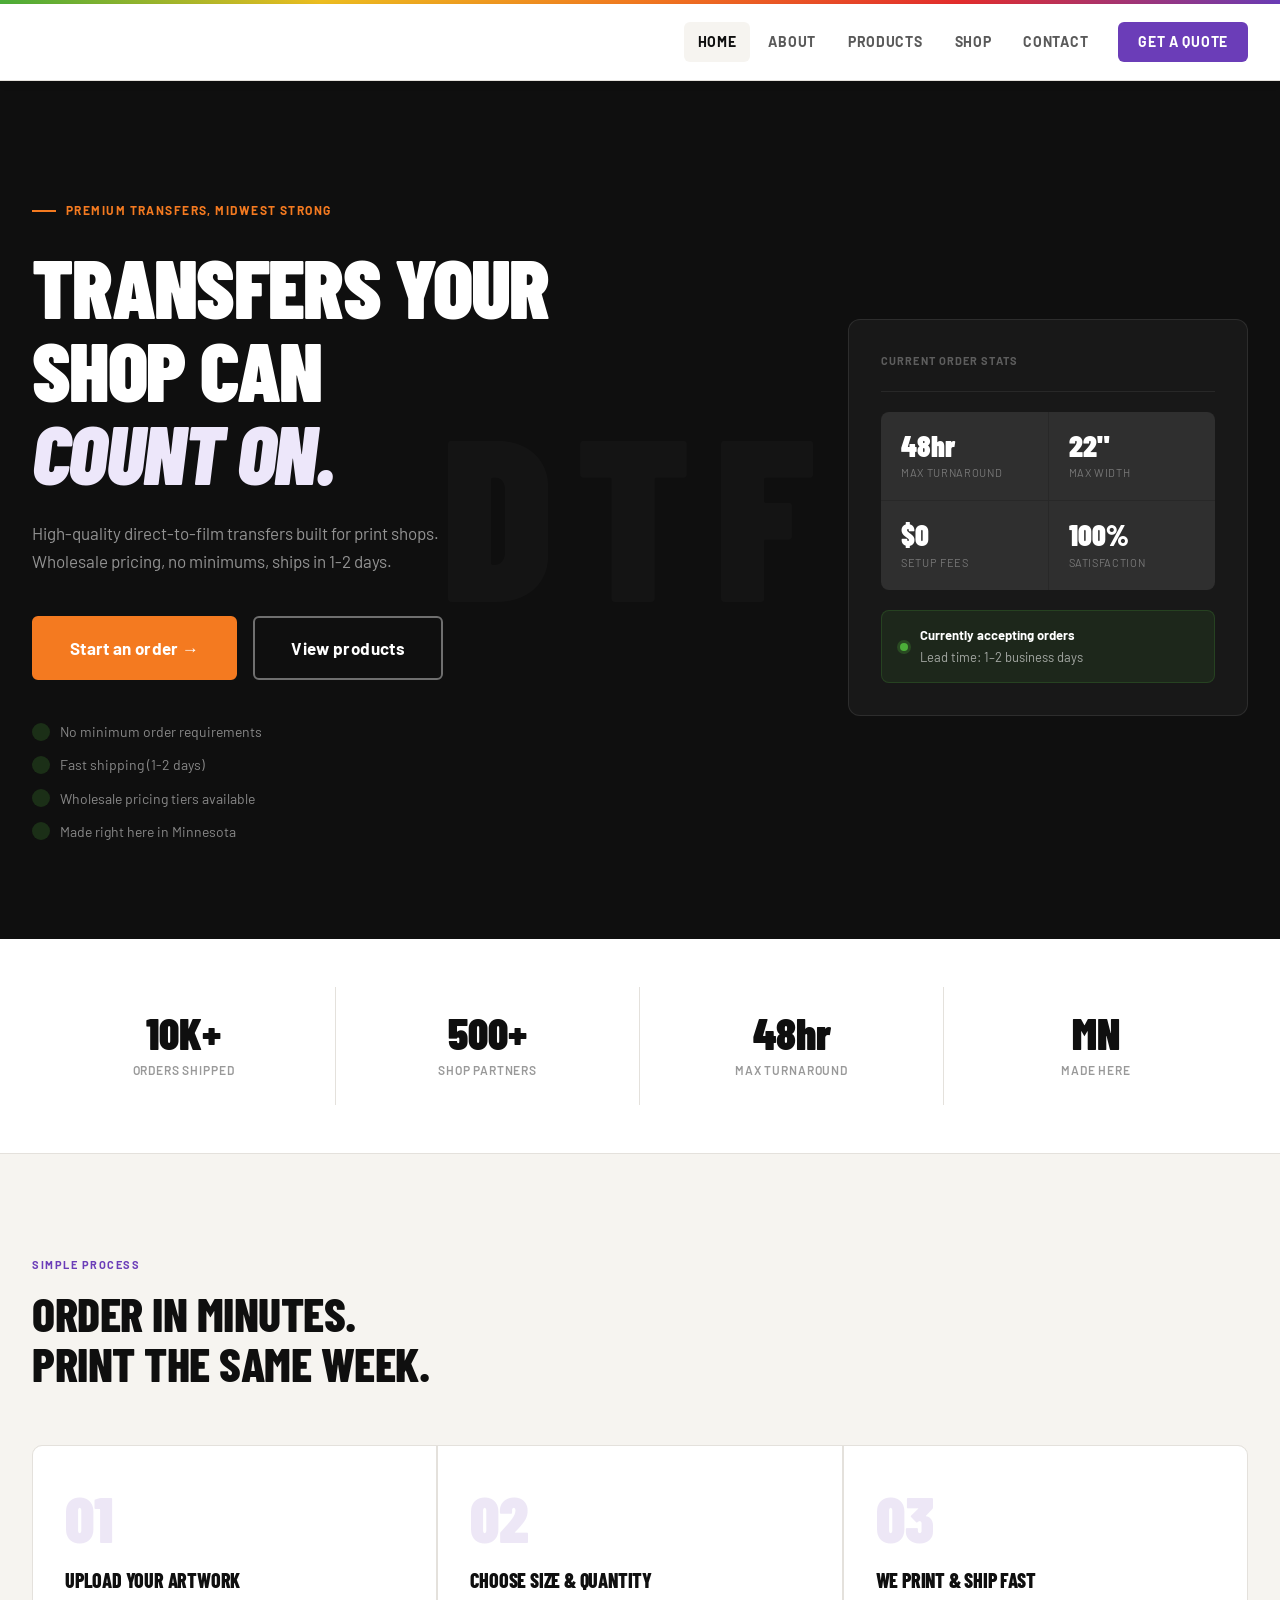
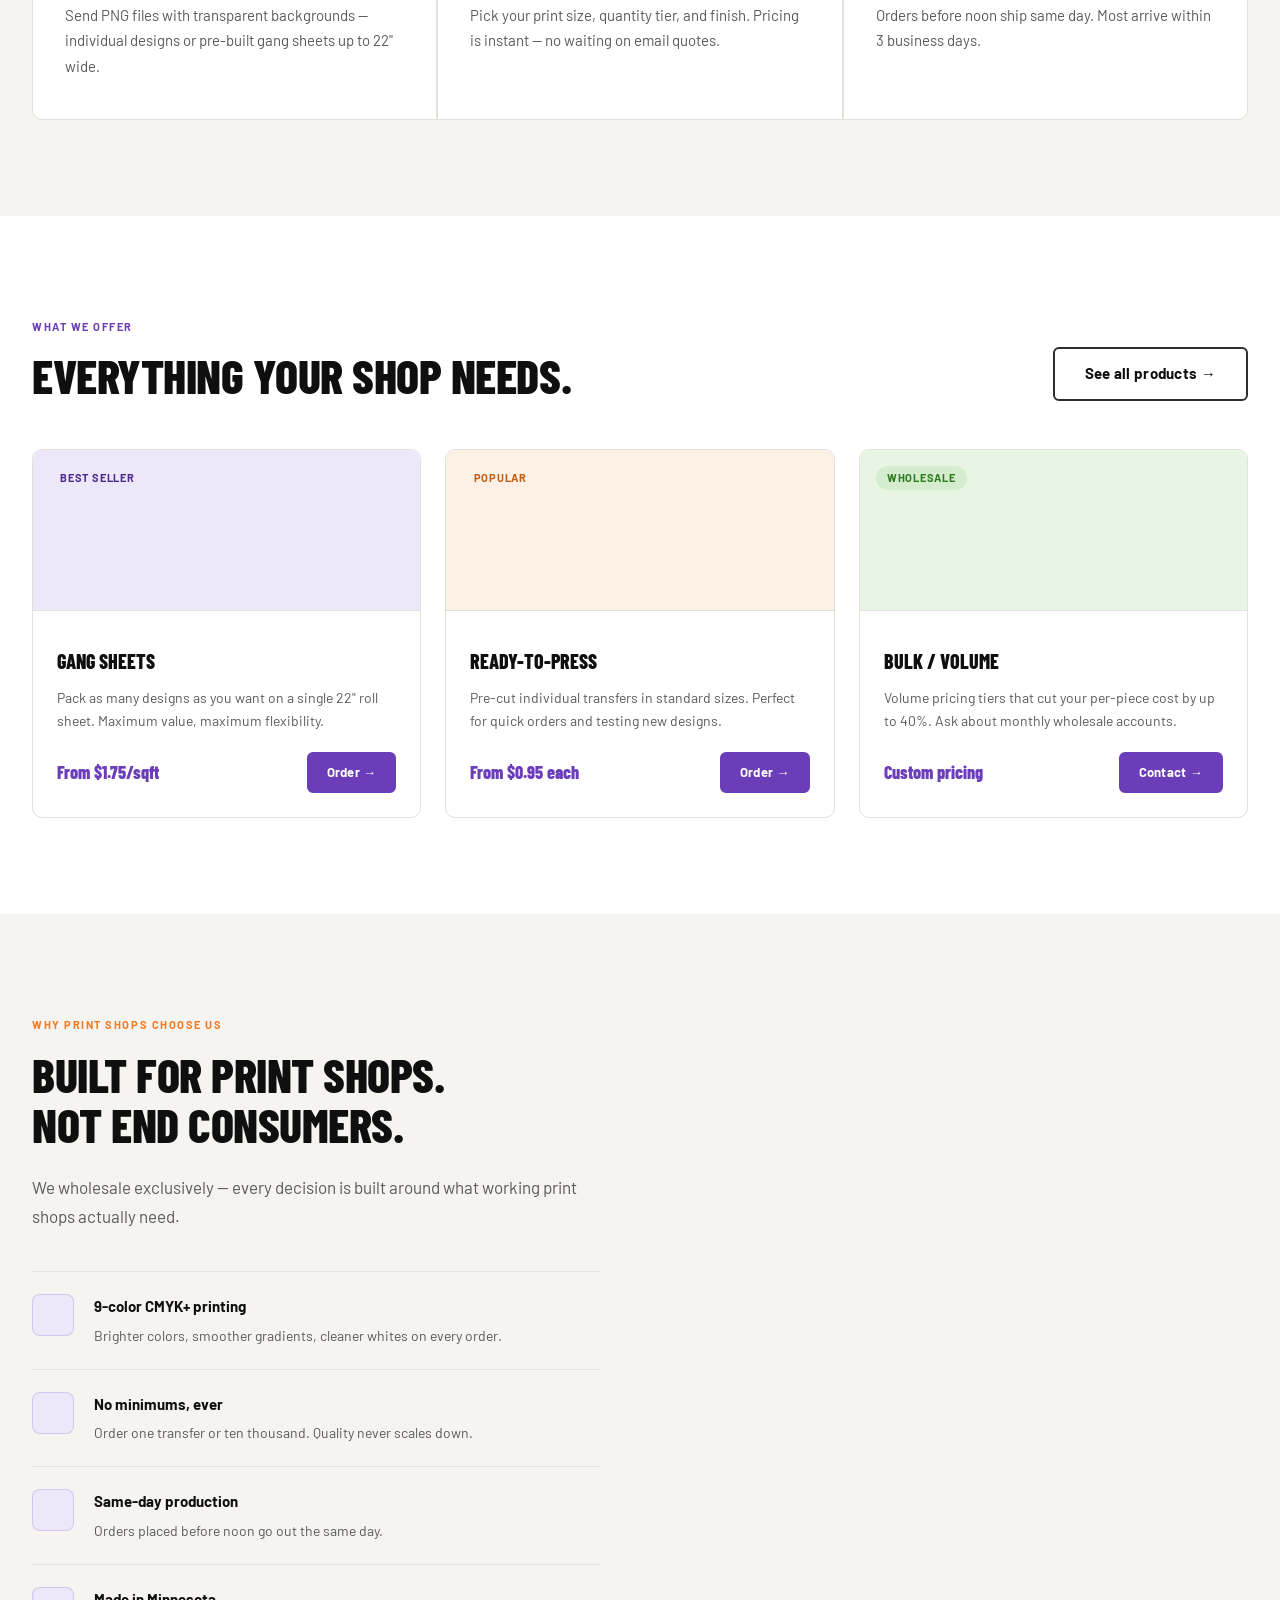
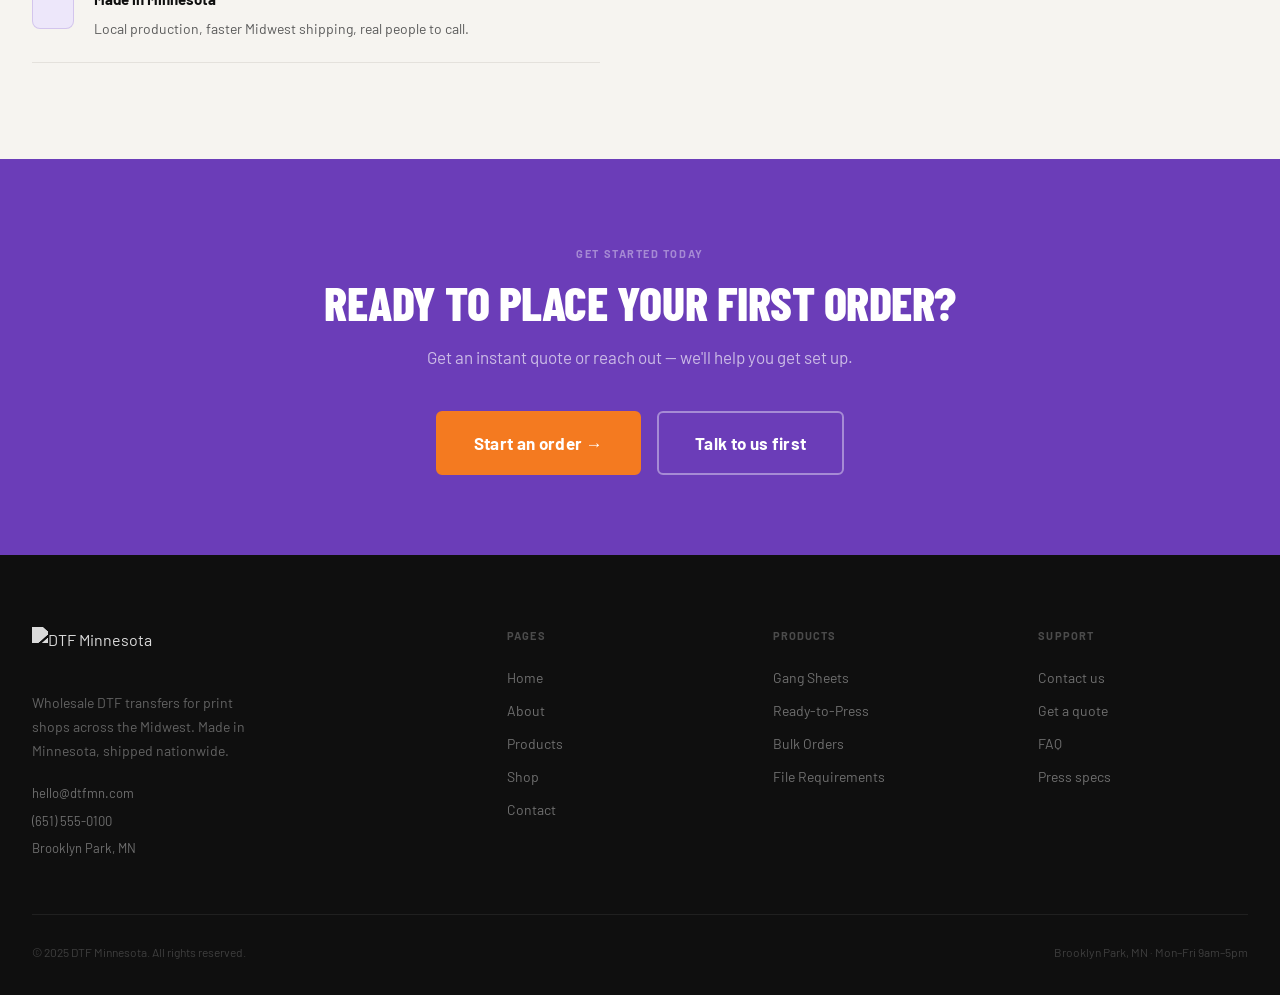
==== index.html @ 3ae9a294 "Update index.html" ====
<!DOCTYPE html>
<html lang="en">
<head>
  <meta charset="UTF-8">
  <meta name="viewport" content="width=device-width, initial-scale=1.0">
  <title>DTF Minnesota — Wholesale DTF Transfers</title>
  <link rel="stylesheet" href="styles.css">
  <style>
    /* Hero */
    .hero { background: var(--black); padding: 7rem 2rem 6rem; position: relative; overflow: hidden; }
    .hero__bg { position:absolute;inset:0;font-family:var(--font-head);font-size:clamp(8rem,18vw,18rem);font-weight:900;color:rgba(255,255,255,0.025);display:flex;align-items:center;justify-content:center;pointer-events:none;user-select:none;letter-spacing:0.1em; }
    .hero__wrap { max-width:1320px;margin:0 auto;display:grid;grid-template-columns:1fr 400px;gap:4rem;align-items:center;position:relative;z-index:1; }
    .hero__kicker { display:inline-flex;align-items:center;gap:.625rem;font-size:.75rem;font-weight:700;letter-spacing:.12em;text-transform:uppercase;color:var(--orange);margin-bottom:1.5rem; }
    .hero__kicker::before { content:'';display:block;width:24px;height:2px;background:var(--orange); }
    .hero h1 { color:#fff;font-size:clamp(3rem,6.5vw,5.5rem);font-weight:900;line-height:1;letter-spacing:-.02em;margin-bottom:1.5rem;text-transform:uppercase; }
    .hero h1 em { font-style:italic;color:var(--violet-tint); }
    .hero__sub { font-size:1.0625rem;color:rgba(255,255,255,.55);line-height:1.7;max-width:48ch;margin-bottom:2.5rem; }
    .hero__actions { display:flex;gap:1rem;flex-wrap:wrap; }
    .hero__checks { margin-top:2.5rem;display:flex;flex-direction:column;gap:.625rem; }
    .hero__check { display:flex;align-items:center;gap:.625rem;font-size:.875rem;color:rgba(255,255,255,.5); }
    .hero__check-dot { width:18px;height:18px;background:rgba(76,175,57,.2);border-radius:50%;display:flex;align-items:center;justify-content:center;font-size:.625rem;color:var(--green);flex-shrink:0; }
    /* Hero panel */
    .hero__panel { background:rgba(255,255,255,.04);border:1px solid rgba(255,255,255,.09);border-radius:12px;padding:2rem; }
    .hero__panel-head { font-size:.6875rem;font-weight:700;letter-spacing:.1em;text-transform:uppercase;color:rgba(255,255,255,.3);margin-bottom:1.25rem;padding-bottom:1.25rem;border-bottom:1px solid rgba(255,255,255,.07); }
    .hero__stat-grid { display:grid;grid-template-columns:1fr 1fr;gap:1px;background:rgba(255,255,255,.07);border-radius:8px;overflow:hidden;margin-bottom:1.25rem; }
    .hero__stat { background:rgba(255,255,255,.03);padding:1.125rem 1.25rem; }
    .hero__stat .num { font-family:var(--font-head);font-size:1.875rem;font-weight:900;color:#fff;line-height:1; }
    .hero__stat .lbl { font-size:.6875rem;color:rgba(255,255,255,.35);margin-top:.3rem;text-transform:uppercase;letter-spacing:.06em; }
    .hero__status { display:flex;align-items:center;gap:.75rem;background:rgba(76,175,57,.1);border:1px solid rgba(76,175,57,.2);border-radius:8px;padding:.875rem 1.125rem; }
    .hero__status-dot { width:8px;height:8px;background:var(--green);border-radius:50%;box-shadow:0 0 0 3px rgba(76,175,57,.25);flex-shrink:0; }
    .hero__status-text { font-size:.8125rem;color:rgba(255,255,255,.6); }
    .hero__status-text strong { color:#fff;display:block; }
    /* Stats bar */
    .stats { background:#fff;border-bottom:1px solid var(--border);padding:3rem 2rem; }
    .stats__wrap { max-width:1320px;margin:0 auto;display:grid;grid-template-columns:repeat(4,1fr); }
    .stats__item { text-align:center;padding:1.5rem 1rem;border-right:1px solid var(--border); }
    .stats__item:last-child { border-right:none; }
    .stats__num { font-family:var(--font-head);font-size:2.75rem;font-weight:900;color:var(--black);line-height:1; }
    .stats__lbl { font-size:.75rem;color:var(--muted);margin-top:.4rem;text-transform:uppercase;letter-spacing:.07em;font-weight:600; }
    /* How */
    .how { background:var(--bg);padding:6rem 2rem; }
    .how__wrap { max-width:1320px;margin:0 auto; }
    .how__head { max-width:560px;margin-bottom:3.5rem; }
    .how__head h2 { text-transform:uppercase; }
    .how__grid { display:grid;grid-template-columns:repeat(3,1fr);gap:2px;background:var(--border);border:1px solid var(--border);border-radius:10px;overflow:hidden; }
    .how__step { background:#fff;padding:2.5rem 2rem; }
    .how__step-num { font-family:var(--font-head);font-size:4rem;font-weight:900;color:rgba(107,61,184,.12);line-height:1;margin-bottom:1.25rem; }
    .how__step h3 { font-size:1.25rem;font-weight:800;color:var(--black);margin-bottom:.75rem;text-transform:uppercase; }
    .how__step p { font-size:.9375rem;color:var(--mid);line-height:1.7; }
    /* Products */
    .products { background:#fff;padding:6rem 2rem; }
    .products__wrap { max-width:1320px;margin:0 auto; }
    .products__head { display:flex;align-items:flex-end;justify-content:space-between;margin-bottom:3rem;flex-wrap:wrap;gap:1.5rem; }
    .products__head h2 { text-transform:uppercase; }
    .prod-grid { display:grid;grid-template-columns:repeat(3,1fr);gap:1.5rem; }
    .prod-card { background:#fff;border:1px solid var(--border);border-radius:10px;overflow:hidden;transition:box-shadow .22s,transform .22s; }
    .prod-card:hover { box-shadow:0 16px 40px rgba(0,0,0,.09);transform:translateY(-3px); }
    .prod-card__thumb { height:160px;display:flex;align-items:center;justify-content:center;position:relative; }
    .prod-card__body { padding:1.5rem;border-top:1px solid var(--border); }
    .prod-card__title { font-family:var(--font-head);font-size:1.25rem;font-weight:800;text-transform:uppercase;color:var(--black);margin:.625rem 0 .5rem; }
    .prod-card__desc { font-size:.875rem;color:var(--mid);line-height:1.65;margin-bottom:1.25rem; }
    .prod-card__footer { display:flex;align-items:center;justify-content:space-between; }
    .prod-card__price { font-family:var(--font-head);font-size:1.125rem;font-weight:800;color:var(--violet); }
    /* Why */
    .why { background:var(--bg);padding:6rem 2rem; }
    .why__wrap { max-width:1320px;margin:0 auto;display:grid;grid-template-columns:1fr 1fr;gap:5rem;align-items:start; }
    .why h2 { text-transform:uppercase;margin-bottom:1.5rem; }
    .why__intro { font-size:1.0625rem;color:var(--mid);line-height:1.7;margin-bottom:2.5rem; }
    .why__features { display:flex;flex-direction:column; }
    .why__feature { display:flex;gap:1.25rem;padding:1.375rem 0;border-bottom:1px solid var(--border); }
    .why__feature:first-child { border-top:1px solid var(--border); }
    .why__feature-icon { width:42px;height:42px;background:var(--violet-tint);border:1px solid rgba(107,61,184,.2);border-radius:8px;display:flex;align-items:center;justify-content:center;font-size:1.125rem;flex-shrink:0; }
    .why__feature-title { font-size:.9375rem;font-weight:700;color:var(--black);margin-bottom:.3rem; }
    .why__feature-desc { font-size:.875rem;color:var(--mid);line-height:1.65; }
    /* Reviews */
    .why__reviews { display:flex;flex-direction:column;gap:1.25rem; }
    .review { background:#fff;border:1px solid var(--border);border-radius:10px;padding:1.5rem; }
    .review__stars { color:#F0C020;font-size:.875rem;margin-bottom:.75rem; }
    .review__text { font-size:.9375rem;color:var(--mid);line-height:1.7;margin-bottom:1rem;font-style:italic; }
    .review__author { font-size:.75rem;font-weight:700;color:var(--muted);text-transform:uppercase;letter-spacing:.07em; }
    /* Responsive */
    @media(max-width:1024px){.hero__wrap{grid-template-columns:1fr}.hero__panel{display:none}.stats__wrap{grid-template-columns:repeat(2,1fr)}.how__grid{grid-template-columns:1fr}.prod-grid{grid-template-columns:repeat(2,1fr)}.why__wrap{grid-template-columns:1fr;gap:3rem}}
    @media(max-width:640px){.prod-grid{grid-template-columns:1fr}.stats__wrap{grid-template-columns:1fr 1fr}}
  </style>
</head>
<body>
<div class="rainbow-bar"></div>
<nav class="nav">
  <div class="nav__wrap">
    <a href="index.html" class="nav__logo"><img src="images/dtf.logo.1.png" alt="DTF Minnesota"></a>
    <div class="nav__links">
      <a href="index.html" class="active">Home</a>
      <a href="about.html">About</a>
      <a href="products.html">Products</a>
      <a href="shop.html">Shop</a>
      <a href="contact.html">Contact</a>
      <a href="shop.html" class="nav__cta">Get a Quote</a>
    </div>
  </div>
</nav>

<section class="hero">
  <div class="hero__bg">DTF</div>
  <div class="hero__wrap">
    <div>
      <div class="hero__kicker">Premium Transfers, Midwest Strong</div>
      <h1>Transfers your<br>shop can<br><em>count on.</em></h1>
      <p class="hero__sub">High-quality direct-to-film transfers built for print shops. Wholesale pricing, no minimums, ships in 1-2 days.
      <div class="hero__actions">
        <a href="shop.html" class="btn btn--orange btn--lg">Start an order →</a>
        <a href="products.html" class="btn btn--outline btn--lg">View products</a>
      </div>
      <div class="hero__checks">
        <div class="hero__check"><span class="hero__check-dot"></span>No minimum order requirements</div>
        <div class="hero__check"><span class="hero__check-dot"></span>Fast shipping (1-2 days)</div>
        <div class="hero__check"><span class="hero__check-dot"></span>Wholesale pricing tiers available</div>
        <div class="hero__check"><span class="hero__check-dot"></span>Made right here in Minnesota</div>
      </div>
    </div>
    <div class="hero__panel">
      <div class="hero__panel-head">Current order stats</div>
      <div class="hero__stat-grid">
        <div class="hero__stat"><div class="num">48hr</div><div class="lbl">Max turnaround</div></div>
        <div class="hero__stat"><div class="num">22"</div><div class="lbl">Max width</div></div>
        <div class="hero__stat"><div class="num">$0</div><div class="lbl">Setup fees</div></div>
        <div class="hero__stat"><div class="num">100%</div><div class="lbl">Satisfaction</div></div>
      </div>
      <div class="hero__status">
        <div class="hero__status-dot"></div>
        <div class="hero__status-text"><strong>Currently accepting orders</strong>Lead time: 1–2 business days</div>
      </div>
    </div>
  </div>
</section>

<div class="stats">
  <div class="stats__wrap">
    <div class="stats__item"><div class="stats__num">10K+</div><div class="stats__lbl">Orders shipped</div></div>
    <div class="stats__item"><div class="stats__num">500+</div><div class="stats__lbl">Shop partners</div></div>
    <div class="stats__item"><div class="stats__num">48hr</div><div class="stats__lbl">Max turnaround</div></div>
    <div class="stats__item"><div class="stats__num">MN</div><div class="stats__lbl">Made here</div></div>
  </div>
</div>

<section class="how">
  <div class="how__wrap">
    <div class="how__head"><span class="section-label">Simple process</span><h2>Order in minutes.<br>Print the same week.</h2></div>
    <div class="how__grid">
      <div class="how__step"><div class="how__step-num">01</div><h3>Upload your artwork</h3><p>Send PNG files with transparent backgrounds — individual designs or pre-built gang sheets up to 22" wide.</p></div>
      <div class="how__step"><div class="how__step-num">02</div><h3>Choose size & quantity</h3><p>Pick your print size, quantity tier, and finish. Pricing is instant — no waiting on email quotes.</p></div>
      <div class="how__step"><div class="how__step-num">03</div><h3>We print & ship fast</h3><p>Orders before noon ship same day. Most arrive within 3 business days.</p></div>
    </div>
  </div>
</section>

<section class="products">
  <div class="products__wrap">
    <div class="products__head">
      <div><span class="section-label">What we offer</span><h2>Everything your shop needs.</h2></div>
      <a href="products.html" class="btn btn--outline-dark">See all products →</a>
    </div>
    <div class="prod-grid">
      <div class="prod-card">
        <div class="prod-card__thumb" style="background:#EDE7FA;"><span style="font-size:3.5rem;"></span><span class="badge badge--violet" style="position:absolute;top:1rem;left:1rem;">Best seller</span></div>
        <div class="prod-card__body">
          <div class="prod-card__title">Gang Sheets</div>
          <p class="prod-card__desc">Pack as many designs as you want on a single 22" roll sheet. Maximum value, maximum flexibility.</p>
          <div class="prod-card__footer"><div class="prod-card__price">From $1.75/sqft</div><a href="shop.html" class="btn btn--violet btn--sm">Order →</a></div>
        </div>
      </div>
      <div class="prod-card">
        <div class="prod-card__thumb" style="background:#FDF0E5;"><span style="font-size:3.5rem;"></span><span class="badge badge--orange" style="position:absolute;top:1rem;left:1rem;">Popular</span></div>
        <div class="prod-card__body">
          <div class="prod-card__title">Ready-to-Press</div>
          <p class="prod-card__desc">Pre-cut individual transfers in standard sizes. Perfect for quick orders and testing new designs.</p>
          <div class="prod-card__footer"><div class="prod-card__price">From $0.95 each</div><a href="shop.html" class="btn btn--violet btn--sm">Order →</a></div>
        </div>
      </div>
      <div class="prod-card">
        <div class="prod-card__thumb" style="background:#E8F5E2;"><span style="font-size:3.5rem;"></span><span class="badge badge--green" style="position:absolute;top:1rem;left:1rem;">Wholesale</span></div>
        <div class="prod-card__body">
          <div class="prod-card__title">Bulk / Volume</div>
          <p class="prod-card__desc">Volume pricing tiers that cut your per-piece cost by up to 40%. Ask about monthly wholesale accounts.</p>
          <div class="prod-card__footer"><div class="prod-card__price">Custom pricing</div><a href="contact.html" class="btn btn--violet btn--sm">Contact →</a></div>
        </div>
      </div>
    </div>
  </div>
</section>

<section class="why">
  <div class="why__wrap">
    <div>
      <span class="section-label section-label--orange">Why print shops choose us</span>
      <h2>Built for print shops.<br>Not end consumers.</h2>
      <p class="why__intro">We wholesale exclusively — every decision is built around what working print shops actually need.</p>
      <div class="why__features">
        <div class="why__feature"><div class="why__feature-icon"></div><div><div class="why__feature-title">9-color CMYK+ printing</div><div class="why__feature-desc">Brighter colors, smoother gradients, cleaner whites on every order.</div></div></div>
        <div class="why__feature"><div class="why__feature-icon"></div><div><div class="why__feature-title">No minimums, ever</div><div class="why__feature-desc">Order one transfer or ten thousand. Quality never scales down.</div></div></div>
        <div class="why__feature"><div class="why__feature-icon"></div><div><div class="why__feature-title">Same-day production</div><div class="why__feature-desc">Orders placed before noon go out the same day.</div></div></div>
        <div class="why__feature"><div class="why__feature-icon"></div><div><div class="why__feature-title">Made in Minnesota</div><div class="why__feature-desc">Local production, faster Midwest shipping, real people to call.</div></div></div>
      </div>
    </div>
  </div>
</section>

<section class="cta-band">
  <span class="section-label section-label--light">Get started today</span>
  <h2>Ready to place your first order?</h2>
  <p>Get an instant quote or reach out — we'll help you get set up.</p>
  <div class="cta-band__actions">
    <a href="shop.html" class="btn btn--orange btn--lg">Start an order →</a>
    <a href="contact.html" class="btn btn--outline btn--lg">Talk to us first</a>
  </div>
</section>

<footer class="footer">
  <div class="footer__grid">
    <div>
      <div class="footer__logo"><img src="Images/dtf_logo.png" alt="DTF Minnesota"></div>
      <p class="footer__tagline">Wholesale DTF transfers for print shops across the Midwest. Made in Minnesota, shipped nationwide.</p>
      <div class="footer__contact-item">hello@dtfmn.com</div>
      <div class="footer__contact-item">(651) 555-0100</div>
      <div class="footer__contact-item">Brooklyn Park, MN</div>
    </div>
    <div class="footer__col"><div class="footer__col-head">Pages</div><a href="index.html">Home</a><a href="about.html">About</a><a href="products.html">Products</a><a href="shop.html">Shop</a><a href="contact.html">Contact</a></div>
    <div class="footer__col"><div class="footer__col-head">Products</div><a href="products.html">Gang Sheets</a><a href="products.html">Ready-to-Press</a><a href="products.html">Bulk Orders</a><a href="products.html">File Requirements</a></div>
    <div class="footer__col"><div class="footer__col-head">Support</div><a href="contact.html">Contact us</a><a href="shop.html">Get a quote</a><a href="products.html#faq">FAQ</a><a href="products.html#specs">Press specs</a></div>
  </div>
  <div class="footer__bottom"><span>© 2025 DTF Minnesota. All rights reserved.</span><span>Brooklyn Park, MN · Mon–Fri 9am–5pm </span></div>
</footer>
</body>
</html>
---- styles.css ----
/* ============================================================
   DTF Minnesota — Global Styles v2
   Light nav, clean white/off-white layout
   ============================================================ */

@import url('https://fonts.googleapis.com/css2?family=Barlow:ital,wght@0,400;0,500;0,600;0,700;0,800;0,900;1,700&family=Barlow+Condensed:wght@600;700;800;900&display=swap');

*, *::before, *::after { box-sizing: border-box; margin: 0; padding: 0; }

:root {
  --violet:       #6B3DB8;
  --violet-dark:  #4D2A8A;
  --violet-tint:  #EDE7FA;
  --orange:       #F47A20;
  --orange-dark:  #C45E10;
  --orange-tint:  #FDF0E5;
  --black:        #0F0F0F;
  --ink:          #1A1A1A;
  --charcoal:     #2E2E2E;
  --mid:          #5A5A5A;
  --muted:        #999999;
  --border:       #E4E1DC;
  --border-light: #F0EDE8;
  --bg:           #F6F4F0;
  --white:        #FFFFFF;
  --green:        #4CAF39;
  --yellow:       #F0C020;
  --red:          #E62D2D;

  --font-head: 'Barlow Condensed', sans-serif;
  --font-body: 'Barlow', sans-serif;
  --ease: cubic-bezier(0.16,1,0.3,1);
}

html { font-size: 16px; scroll-behavior: smooth; }
body { font-family: var(--font-body); font-size: 1rem; font-weight: 400; line-height: 1.65; color: var(--charcoal); background: var(--white); -webkit-font-smoothing: antialiased; }
a { color: inherit; text-decoration: none; }
img { display: block; max-width: 100%; }
ul { list-style: none; }
h1,h2,h3,h4 { font-family: var(--font-head); font-weight: 800; line-height: 1.05; letter-spacing: -0.01em; color: var(--black); }
h1 { font-size: clamp(2.8rem,6vw,5rem); font-weight: 900; }
h2 { font-size: clamp(2rem,4vw,3rem); }
h3 { font-size: 1.375rem; }

/* ── Rainbow bar ── */
.rainbow-bar { height: 4px; background: linear-gradient(90deg,#4CAF39,#F0C020,#F47A20,#E62D2D,#6B3DB8); }

/* ── Navigation — LIGHT ── */
.nav {
  background: var(--white);
  position: sticky;
  top: 0;
  z-index: 100;
  border-bottom: 1px solid var(--border);
  box-shadow: 0 1px 12px rgba(0,0,0,0.06);
}
.nav__wrap {
  max-width: 1320px;
  margin: 0 auto;
  padding: 0 2rem;
  height: 76px;
  display: flex;
  align-items: center;
  gap: 2rem;
}
.nav__logo { display: flex; align-items: center; flex-shrink: 0; }
.nav__logo img { height: 180px; width: auto; display: block; }
.nav__links { display: flex; align-items: center; gap: 0.25rem; margin-left: auto; }
.nav__links a {
  font-size: 0.875rem;
  font-weight: 700;
  letter-spacing: 0.05em;
  text-transform: uppercase;
  color: var(--mid);
  padding: 0.5rem 0.875rem;
  border-radius: 6px;
  transition: color 0.15s, background 0.15s;
}
.nav__links a:hover, .nav__links a.active { color: var(--black); background: var(--bg); }
.nav__cta {
  margin-left: 0.75rem;
  background: var(--violet) !important;
  color: var(--white) !important;
  border-radius: 6px !important;
  padding: 0.55rem 1.25rem !important;
  transition: background 0.15s !important;
}
.nav__cta:hover { background: var(--violet-dark) !important; }

/* ── Buttons ── */
.btn { display: inline-flex; align-items: center; gap: 0.5rem; padding: 0.8rem 1.875rem; font-family: var(--font-body); font-size: 0.9375rem; font-weight: 700; letter-spacing: 0.02em; border-radius: 6px; border: 2px solid transparent; cursor: pointer; transition: background 0.15s, border-color 0.15s, color 0.15s, transform 0.15s; white-space: nowrap; text-decoration: none; }
.btn:active { transform: translateY(1px); }
.btn--violet { background: var(--violet); color: var(--white); border-color: var(--violet); }
.btn--violet:hover { background: var(--violet-dark); border-color: var(--violet-dark); }
.btn--orange { background: var(--orange); color: var(--white); border-color: var(--orange); }
.btn--orange:hover { background: var(--orange-dark); border-color: var(--orange-dark); }
.btn--outline { background: transparent; color: var(--white); border-color: rgba(255,255,255,0.4); }
.btn--outline:hover { background: rgba(255,255,255,0.1); border-color: rgba(255,255,255,0.7); }
.btn--outline-dark { background: transparent; color: var(--black); border-color: var(--charcoal); }
.btn--outline-dark:hover { background: var(--black); color: var(--white); }
.btn--sm { padding: 0.5rem 1.125rem; font-size: 0.8125rem; }
.btn--lg { padding: 1rem 2.25rem; font-size: 1.0625rem; }

/* ── Layout ── */
.wrap { max-width: 1320px; margin: 0 auto; padding: 0 2rem; }
.section { padding: 5.5rem 2rem; }
.section--lg { padding: 7rem 2rem; }
.section--sm { padding: 3.5rem 2rem; }
.section--dark { background: var(--black); }
.section--ink { background: var(--ink); }
.section--bg { background: var(--bg); }
.section--white { background: var(--white); }

/* ── Labels / eyebrows ── */
.section-label { display: inline-block; font-size: 0.6875rem; font-weight: 700; letter-spacing: 0.14em; text-transform: uppercase; color: var(--violet); margin-bottom: 0.875rem; }
.section-label--orange { color: var(--orange); }
.section-label--light { color: rgba(255,255,255,0.4); }

/* ── Badges ── */
.badge { display: inline-flex; align-items: center; padding: 0.2rem 0.7rem; border-radius: 99px; font-size: 0.6875rem; font-weight: 700; letter-spacing: 0.07em; text-transform: uppercase; }
.badge--violet { background: var(--violet-tint); color: var(--violet-dark); }
.badge--orange { background: var(--orange-tint); color: var(--orange-dark); }
.badge--green { background: rgba(76,175,57,0.12); color: #2A7C1E; }

/* ── Table ── */
.table-wrap { border: 1px solid var(--border); border-radius: 10px; overflow: hidden; }
table { width: 100%; border-collapse: collapse; font-size: 0.9375rem; }
thead { background: var(--black); }
thead th { padding: 1rem 1.25rem; text-align: left; font-family: var(--font-body); font-size: 0.6875rem; font-weight: 700; letter-spacing: 0.1em; text-transform: uppercase; color: rgba(255,255,255,0.6); white-space: nowrap; }
tbody tr { border-bottom: 1px solid var(--border); transition: background 0.12s; }
tbody tr:last-child { border-bottom: none; }
tbody tr:hover { background: var(--bg); }
tbody td { padding: 1rem 1.25rem; color: var(--charcoal); vertical-align: middle; }
tbody td:first-child { font-weight: 600; color: var(--black); }
.row-featured { background: var(--violet-tint) !important; }
.row-featured td { color: var(--violet-dark) !important; font-weight: 600; }

/* ── Forms ── */
.form-group { display: flex; flex-direction: column; gap: 0.4rem; margin-bottom: 1.25rem; }
.form-label { font-size: 0.8125rem; font-weight: 600; color: var(--black); }
.form-label span { color: var(--red); }
.form-input, .form-select, .form-textarea { width: 100%; padding: 0.75rem 1rem; background: var(--white); border: 1.5px solid var(--border); border-radius: 6px; font-family: var(--font-body); font-size: 0.9375rem; color: var(--black); transition: border-color 0.15s, box-shadow 0.15s; appearance: none; }
.form-input:focus, .form-select:focus, .form-textarea:focus { outline: none; border-color: var(--violet); box-shadow: 0 0 0 3px rgba(107,61,184,0.1); }
.form-input::placeholder, .form-textarea::placeholder { color: #bbb; }
.form-textarea { resize: vertical; min-height: 130px; }
.form-select { background-image: url("data:image/svg+xml,%3Csvg xmlns='http://www.w3.org/2000/svg' width='12' height='8'%3E%3Cpath d='M1 1l5 5 5-5' stroke='%23999' stroke-width='1.5' fill='none' stroke-linecap='round'/%3E%3C/svg%3E"); background-repeat: no-repeat; background-position: right 1rem center; padding-right: 2.5rem; cursor: pointer; }
.form-row { display: grid; grid-template-columns: 1fr 1fr; gap: 1.25rem; }

/* ── Footer ── */
.footer { background: var(--black); padding: 4.5rem 2rem 2rem; }
.footer__grid { max-width: 1320px; margin: 0 auto; display: grid; grid-template-columns: 2fr 1fr 1fr 1fr; gap: 3.5rem; padding-bottom: 3rem; border-bottom: 1px solid rgba(255,255,255,0.07); }
.footer__logo { display: flex; align-items: center; margin-bottom: 1rem; }
.footer__logo img { height: 48px; width: auto; filter: brightness(10); opacity: 0.85; }
.footer__tagline { font-size: 0.875rem; color: rgba(255,255,255,0.35); line-height: 1.7; max-width: 30ch; margin-bottom: 1.25rem; }
.footer__contact-item { font-size: 0.8125rem; color: rgba(255,255,255,0.4); margin-bottom: 0.4rem; }
.footer__col-head { font-size: 0.6875rem; font-weight: 700; letter-spacing: 0.1em; text-transform: uppercase; color: rgba(255,255,255,0.25); margin-bottom: 1.25rem; }
.footer__col a { display: block; font-size: 0.875rem; color: rgba(255,255,255,0.4); margin-bottom: 0.625rem; transition: color 0.15s; }
.footer__col a:hover { color: var(--white); }
.footer__bottom { max-width: 1320px; margin: 1.75rem auto 0; display: flex; justify-content: space-between; align-items: center; flex-wrap: wrap; gap: 1rem; font-size: 0.75rem; color: rgba(255,255,255,0.2); }

/* ── Shared page hero (inner pages) ── */
.page-hero { background: var(--bg); border-bottom: 1px solid var(--border); padding: 5rem 2rem 4rem; }
.page-hero__wrap { max-width: 1320px; margin: 0 auto; }
.page-hero__kicker { display: inline-flex; align-items: center; gap: 0.625rem; font-size: 0.75rem; font-weight: 700; letter-spacing: 0.12em; text-transform: uppercase; color: var(--orange); margin-bottom: 1.25rem; }
.page-hero__kicker::before { content:''; display:block; width:24px; height:2px; background:var(--orange); }
.page-hero h1 { color: var(--black); text-transform: uppercase; font-size: clamp(2.5rem,5vw,4rem); line-height:1; }
.page-hero__sub { font-size: 1.0625rem; color: var(--mid); line-height: 1.7; margin-top: 1.25rem; max-width: 56ch; }

/* ── Shared CTA band ── */
.cta-band { background: var(--violet); padding: 5rem 2rem; text-align: center; }
.cta-band h2 { color: var(--white); text-transform: uppercase; margin-bottom: 1rem; }
.cta-band p { color: rgba(255,255,255,0.65); font-size: 1.0625rem; margin-bottom: 2.5rem; }
.cta-band__actions { display: flex; gap: 1rem; justify-content: center; flex-wrap: wrap; }

/* ── Shared footer snippet ── */
@media(max-width:1024px) { .footer__grid { grid-template-columns: 1fr 1fr; } }
@media(max-width:768px) { .nav__links { display: none; } .section,.section--lg { padding: 4rem 1.25rem; } .footer__grid { grid-template-columns: 1fr; gap: 2rem; } .form-row { grid-template-columns: 1fr; } }

/* ── Thumb label (replaces emoji placeholders) ── */
.thumb-label {
  font-family: var(--font-head);
  font-size: 1.25rem;
  font-weight: 900;
  text-transform: uppercase;
  letter-spacing: 0.04em;
  color: rgba(0,0,0,0.25);
  text-align: center;
  line-height: 1.2;
}
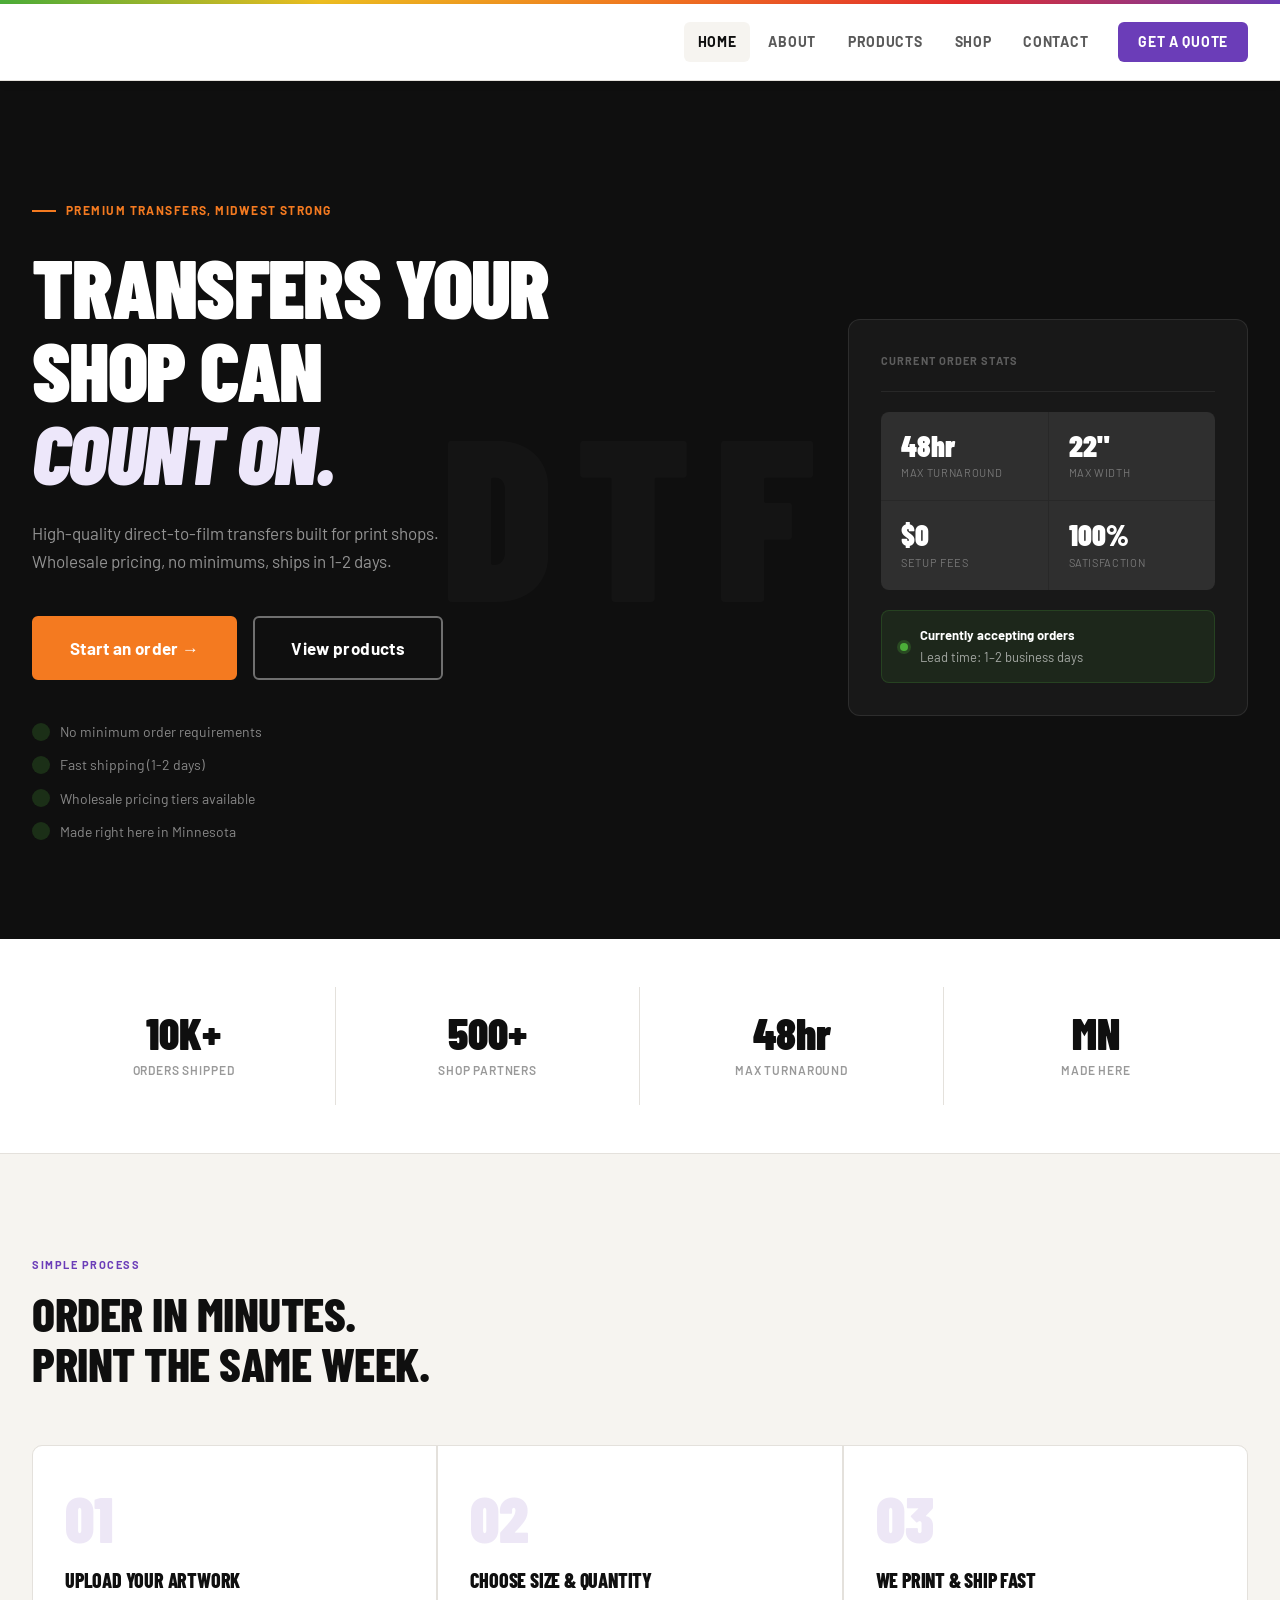
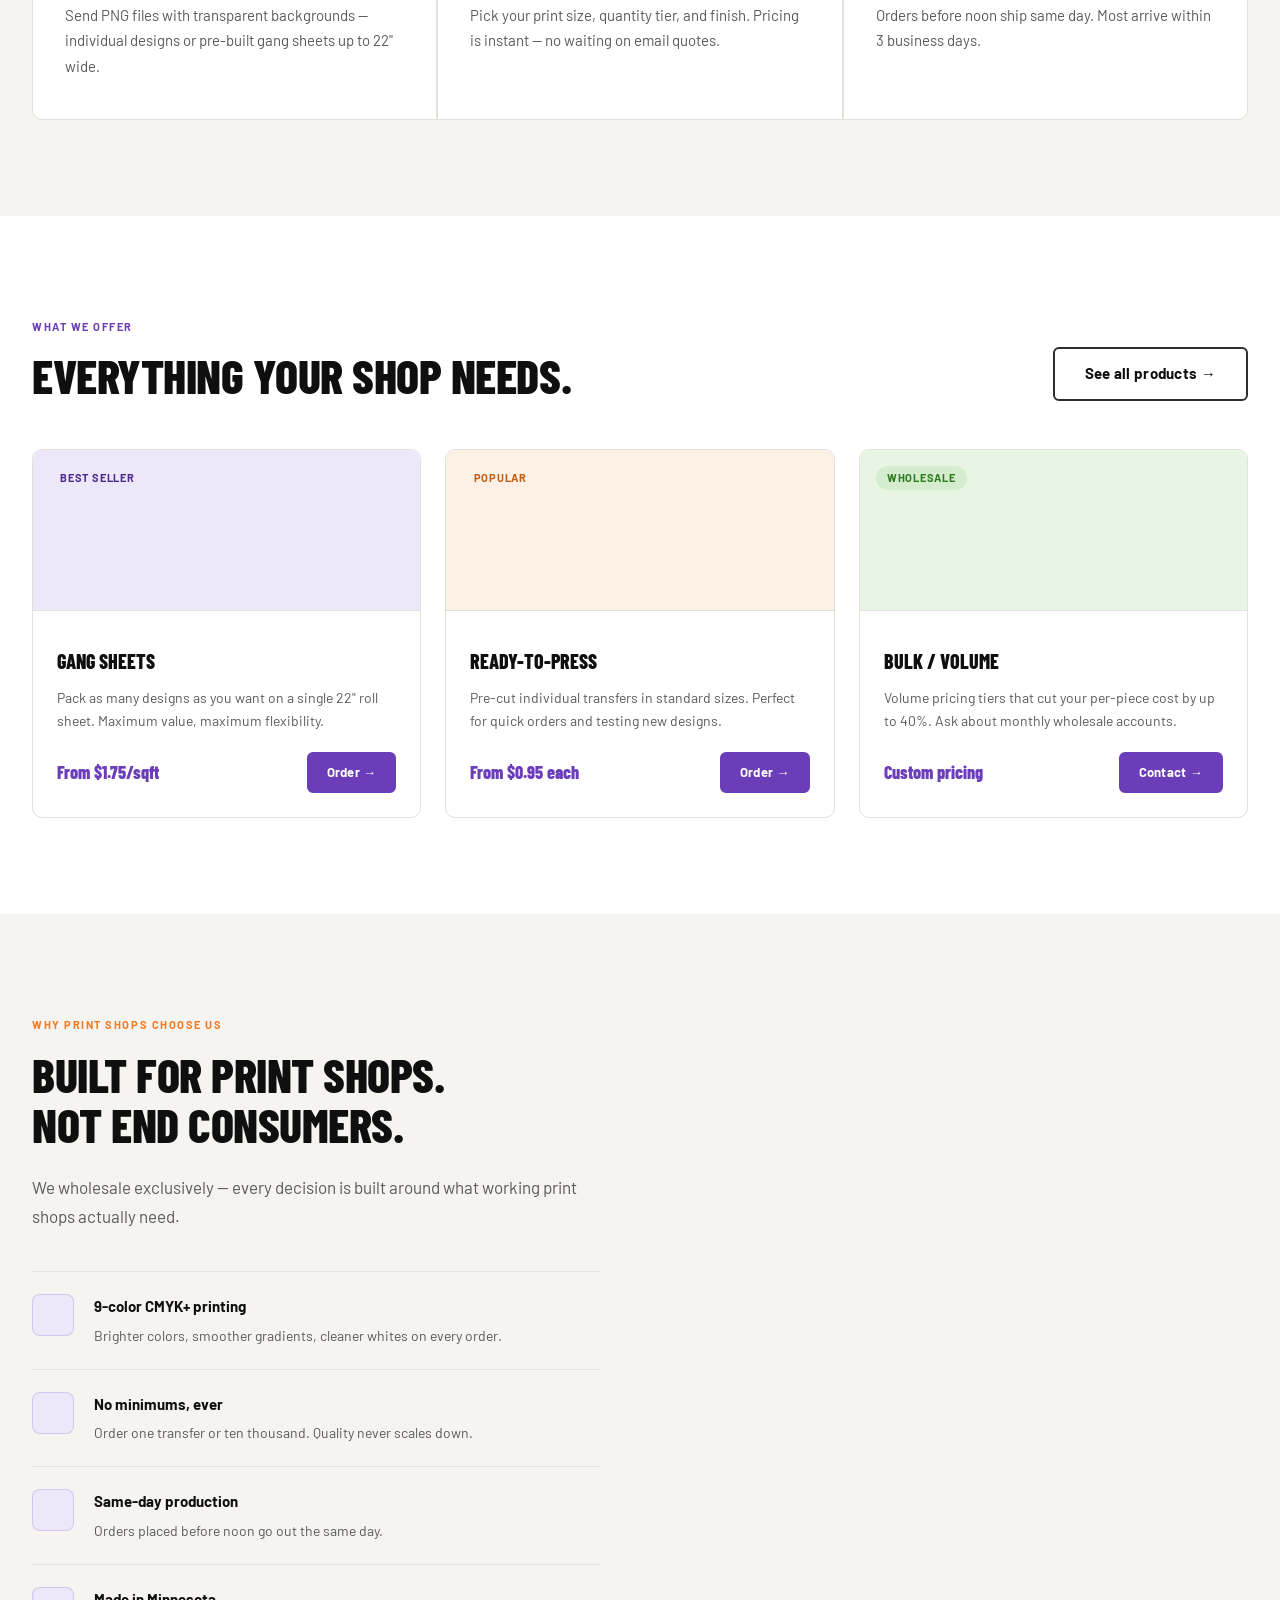
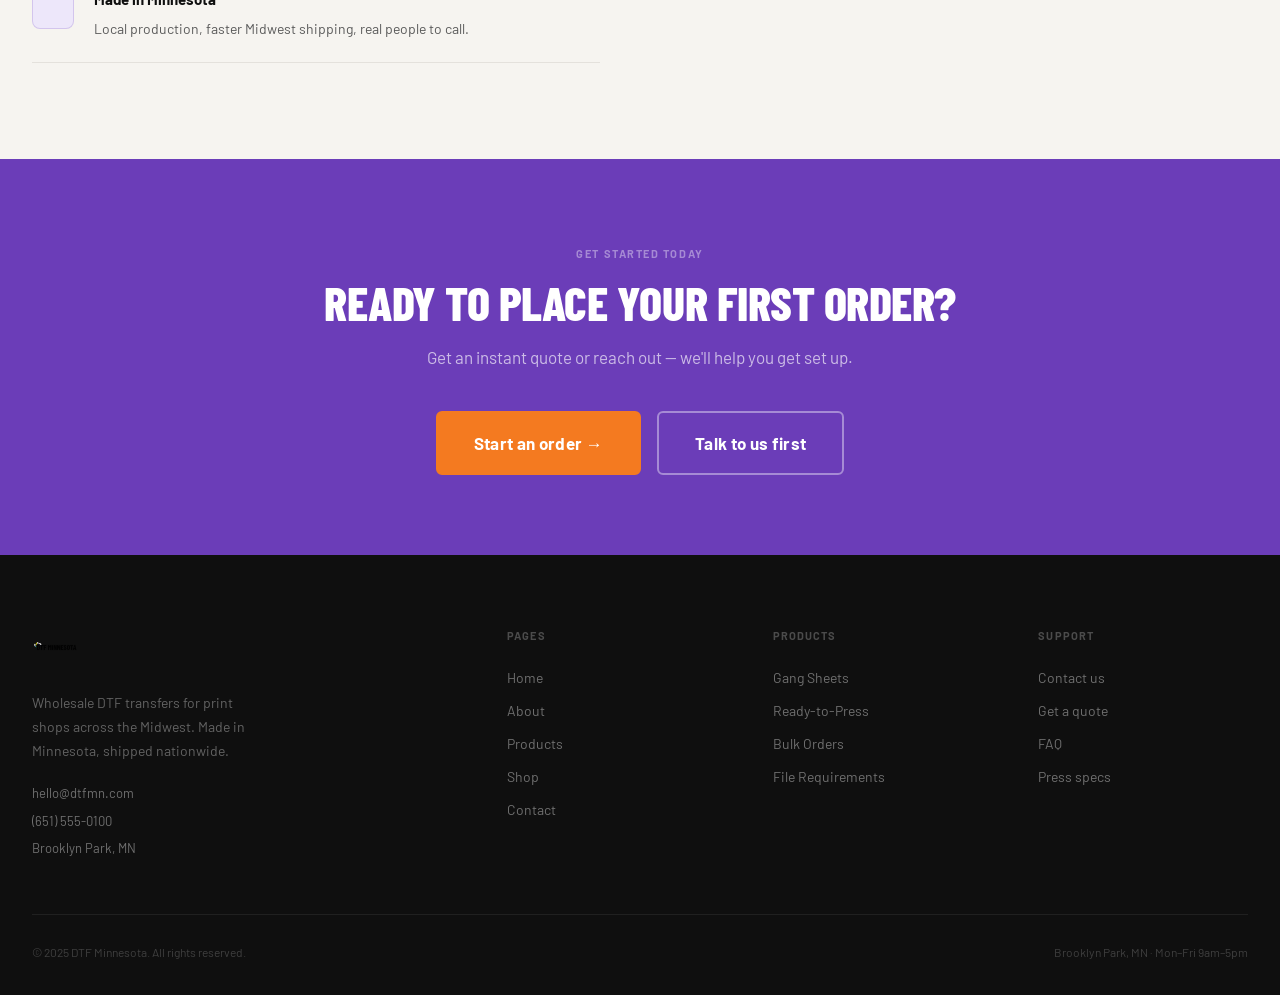
==== commit 8433d26b: "IP" ====
--- a/index.html
+++ b/index.html
@@ -217,7 +217,7 @@
 <footer class="footer">
   <div class="footer__grid">
     <div>
-      <div class="footer__logo"><img src="Images/dtf_logo.png" alt="DTF Minnesota"></div>
+      <div class="footer__logo"><img src="Images/dtf.logo.1.png" alt="DTF Minnesota"></div>
       <p class="footer__tagline">Wholesale DTF transfers for print shops across the Midwest. Made in Minnesota, shipped nationwide.</p>
       <div class="footer__contact-item">hello@dtfmn.com</div>
       <div class="footer__contact-item">(651) 555-0100</div>
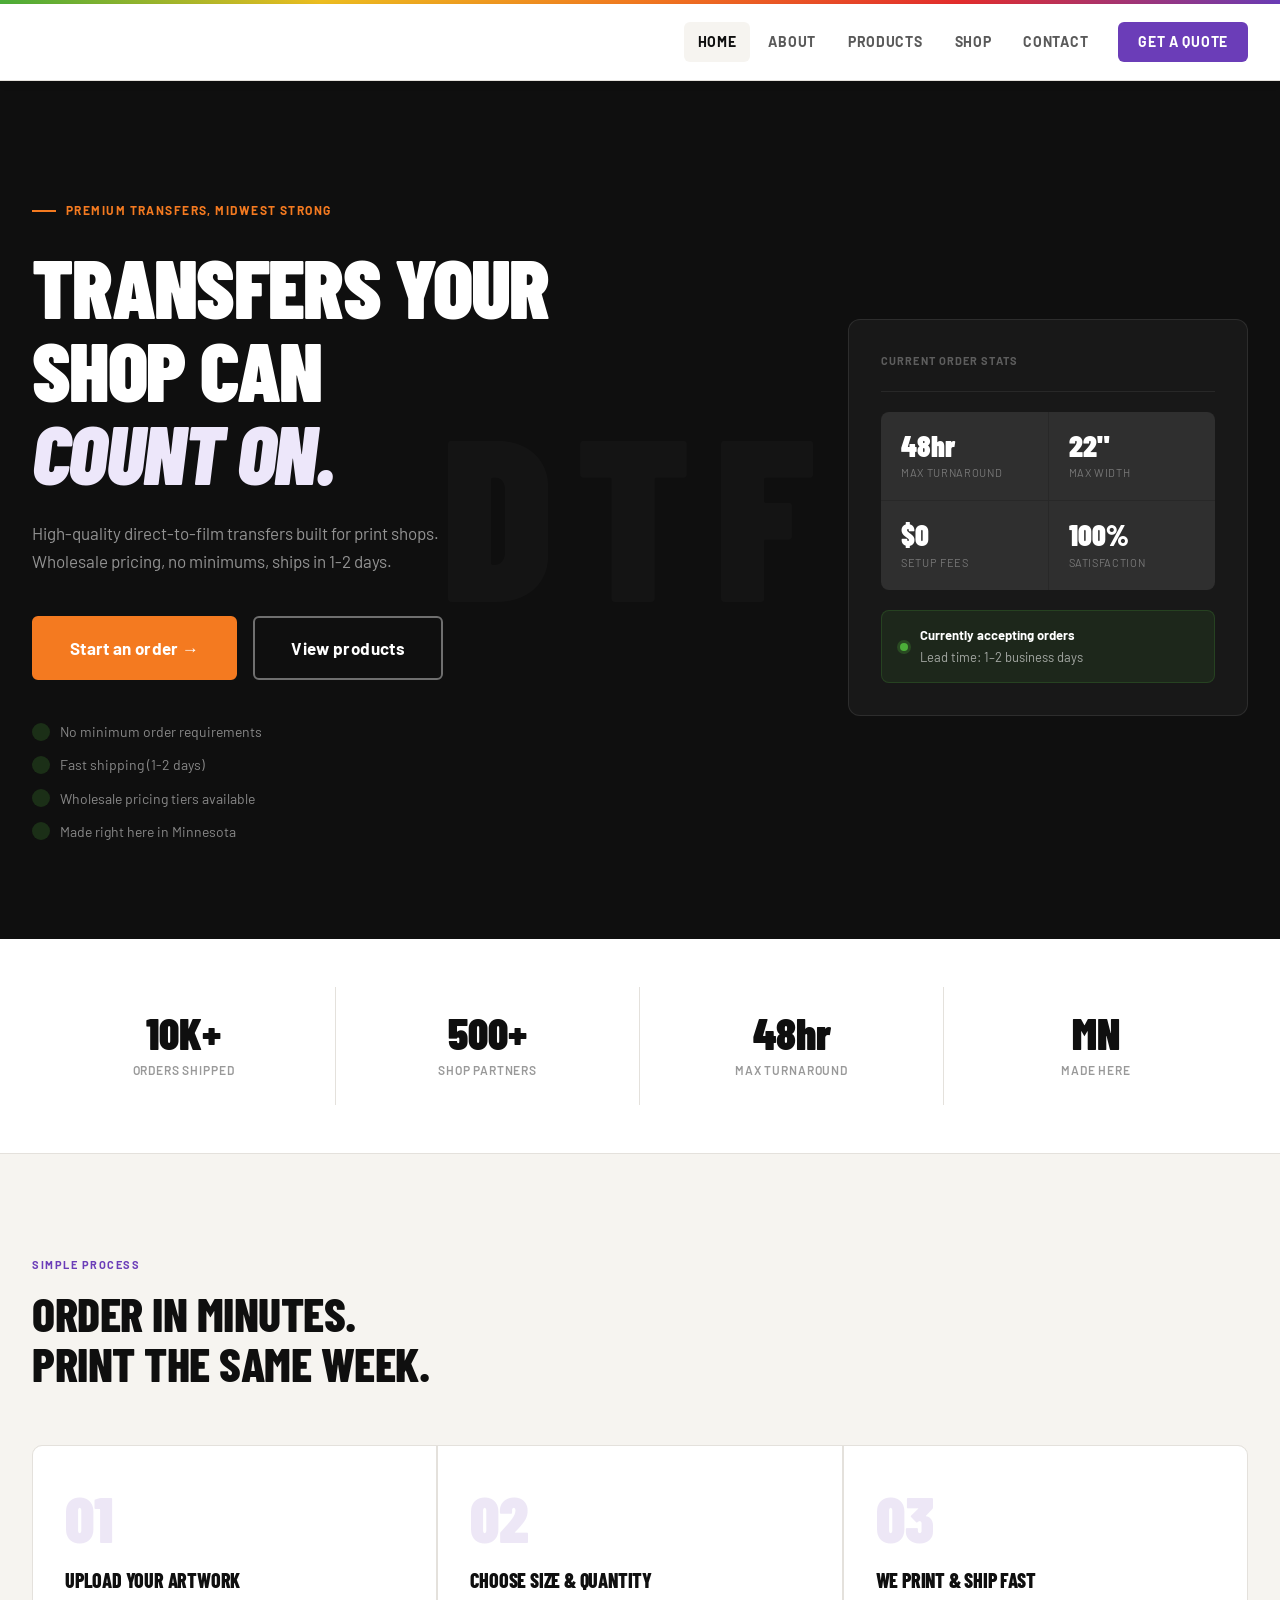
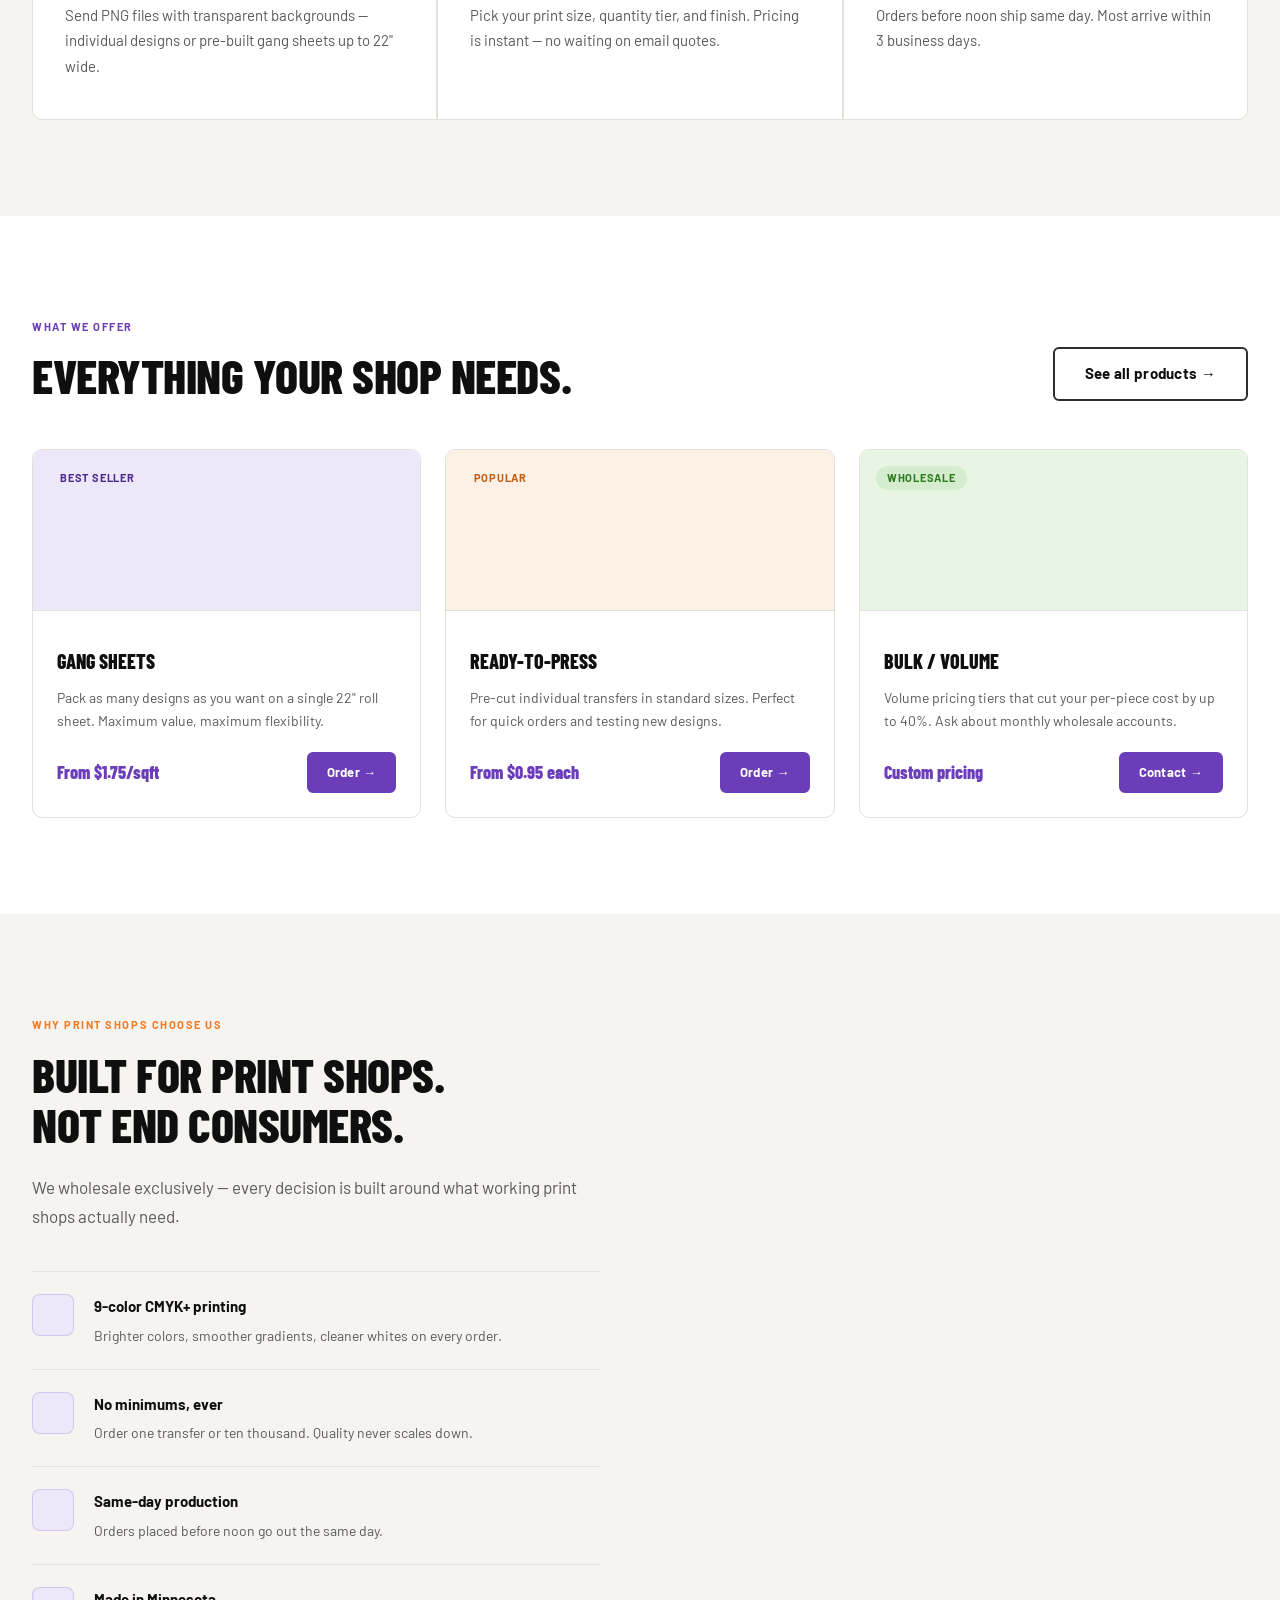
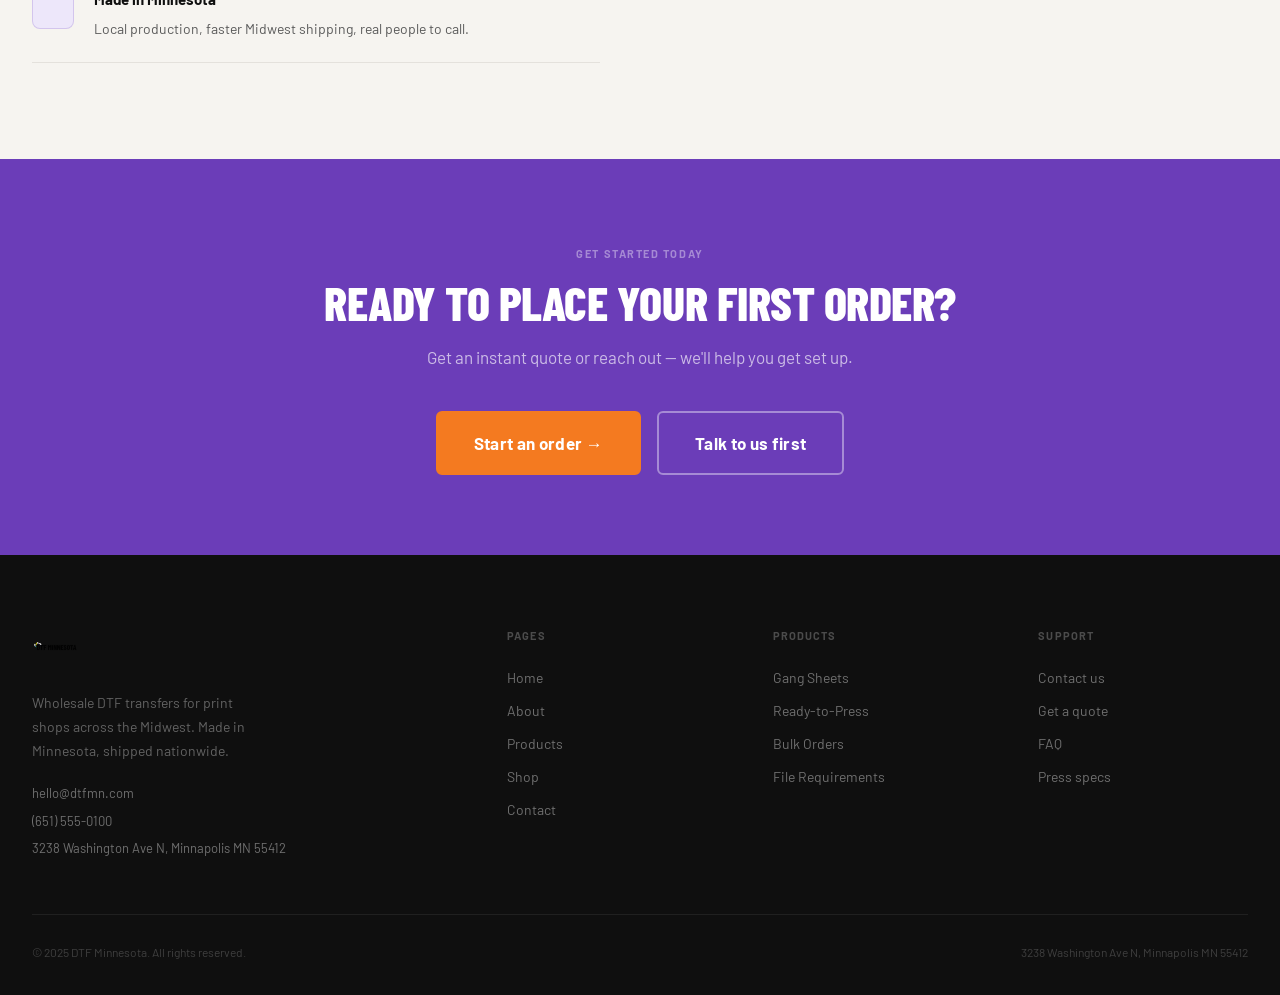
==== commit b6fc332a: "IP" ====
--- a/index.html
+++ b/index.html
@@ -221,13 +221,13 @@
       <p class="footer__tagline">Wholesale DTF transfers for print shops across the Midwest. Made in Minnesota, shipped nationwide.</p>
       <div class="footer__contact-item">hello@dtfmn.com</div>
       <div class="footer__contact-item">(651) 555-0100</div>
-      <div class="footer__contact-item">Brooklyn Park, MN</div>
+      <div class="footer__contact-item">3238 Washington Ave N, Minnapolis MN 55412</div>
     </div>
     <div class="footer__col"><div class="footer__col-head">Pages</div><a href="index.html">Home</a><a href="about.html">About</a><a href="products.html">Products</a><a href="shop.html">Shop</a><a href="contact.html">Contact</a></div>
     <div class="footer__col"><div class="footer__col-head">Products</div><a href="products.html">Gang Sheets</a><a href="products.html">Ready-to-Press</a><a href="products.html">Bulk Orders</a><a href="products.html">File Requirements</a></div>
     <div class="footer__col"><div class="footer__col-head">Support</div><a href="contact.html">Contact us</a><a href="shop.html">Get a quote</a><a href="products.html#faq">FAQ</a><a href="products.html#specs">Press specs</a></div>
   </div>
-  <div class="footer__bottom"><span>© 2025 DTF Minnesota. All rights reserved.</span><span>Brooklyn Park, MN · Mon–Fri 9am–5pm </span></div>
+  <div class="footer__bottom"><span>© 2025 DTF Minnesota. All rights reserved.</span><span>3238 Washington Ave N, Minnapolis MN 55412</span></div>
 </footer>
 </body>
 </html>
--- a/styles.css
+++ b/styles.css
@@ -1,7 +1,3 @@
-/* ============================================================
-   DTF Minnesota — Global Styles v2
-   Light nav, clean white/off-white layout
-   ============================================================ */
 
 @import url('https://fonts.googleapis.com/css2?family=Barlow:ital,wght@0,400;0,500;0,600;0,700;0,800;0,900;1,700&family=Barlow+Condensed:wght@600;700;800;900&display=swap');
 
@@ -176,7 +172,7 @@
 @media(max-width:1024px) { .footer__grid { grid-template-columns: 1fr 1fr; } }
 @media(max-width:768px) { .nav__links { display: none; } .section,.section--lg { padding: 4rem 1.25rem; } .footer__grid { grid-template-columns: 1fr; gap: 2rem; } .form-row { grid-template-columns: 1fr; } }
 
-/* ── Thumb label (replaces emoji placeholders) ── */
+/* ── Thumb label ── */
 .thumb-label {
   font-family: var(--font-head);
   font-size: 1.25rem;
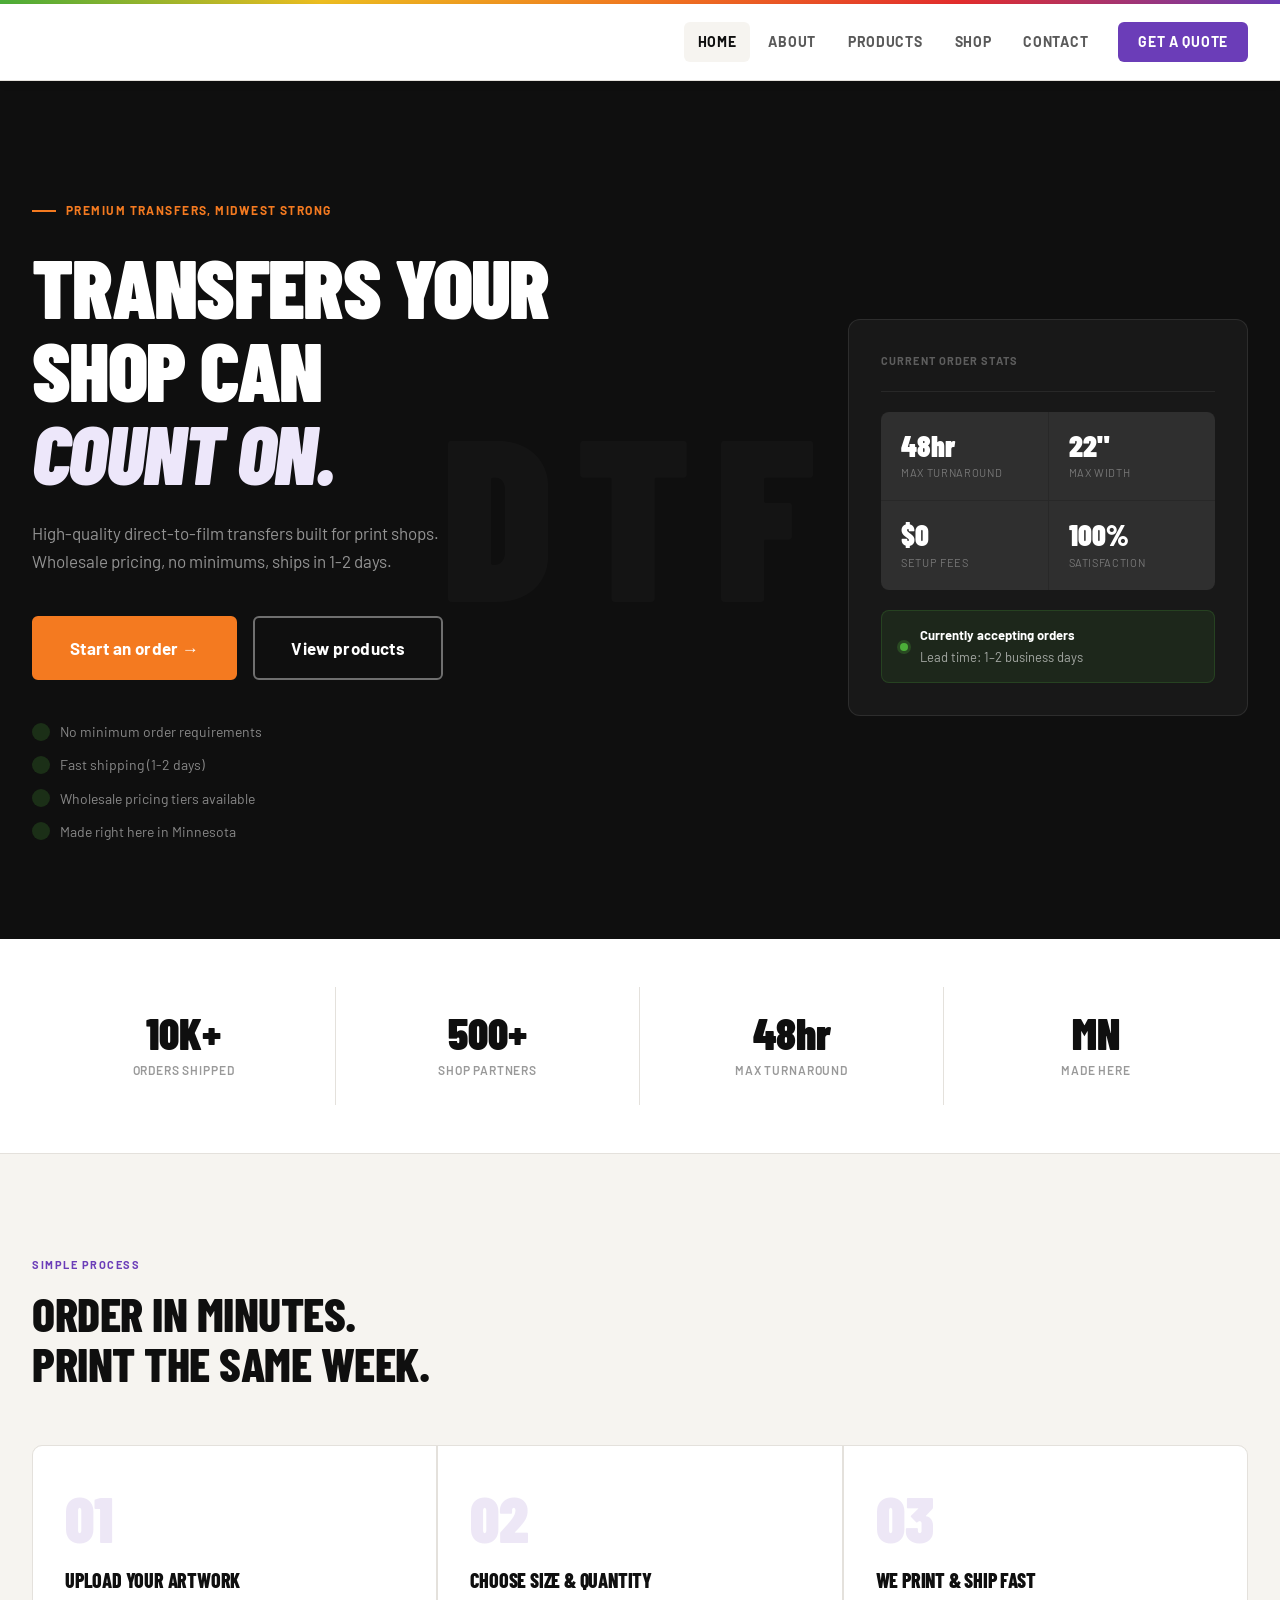
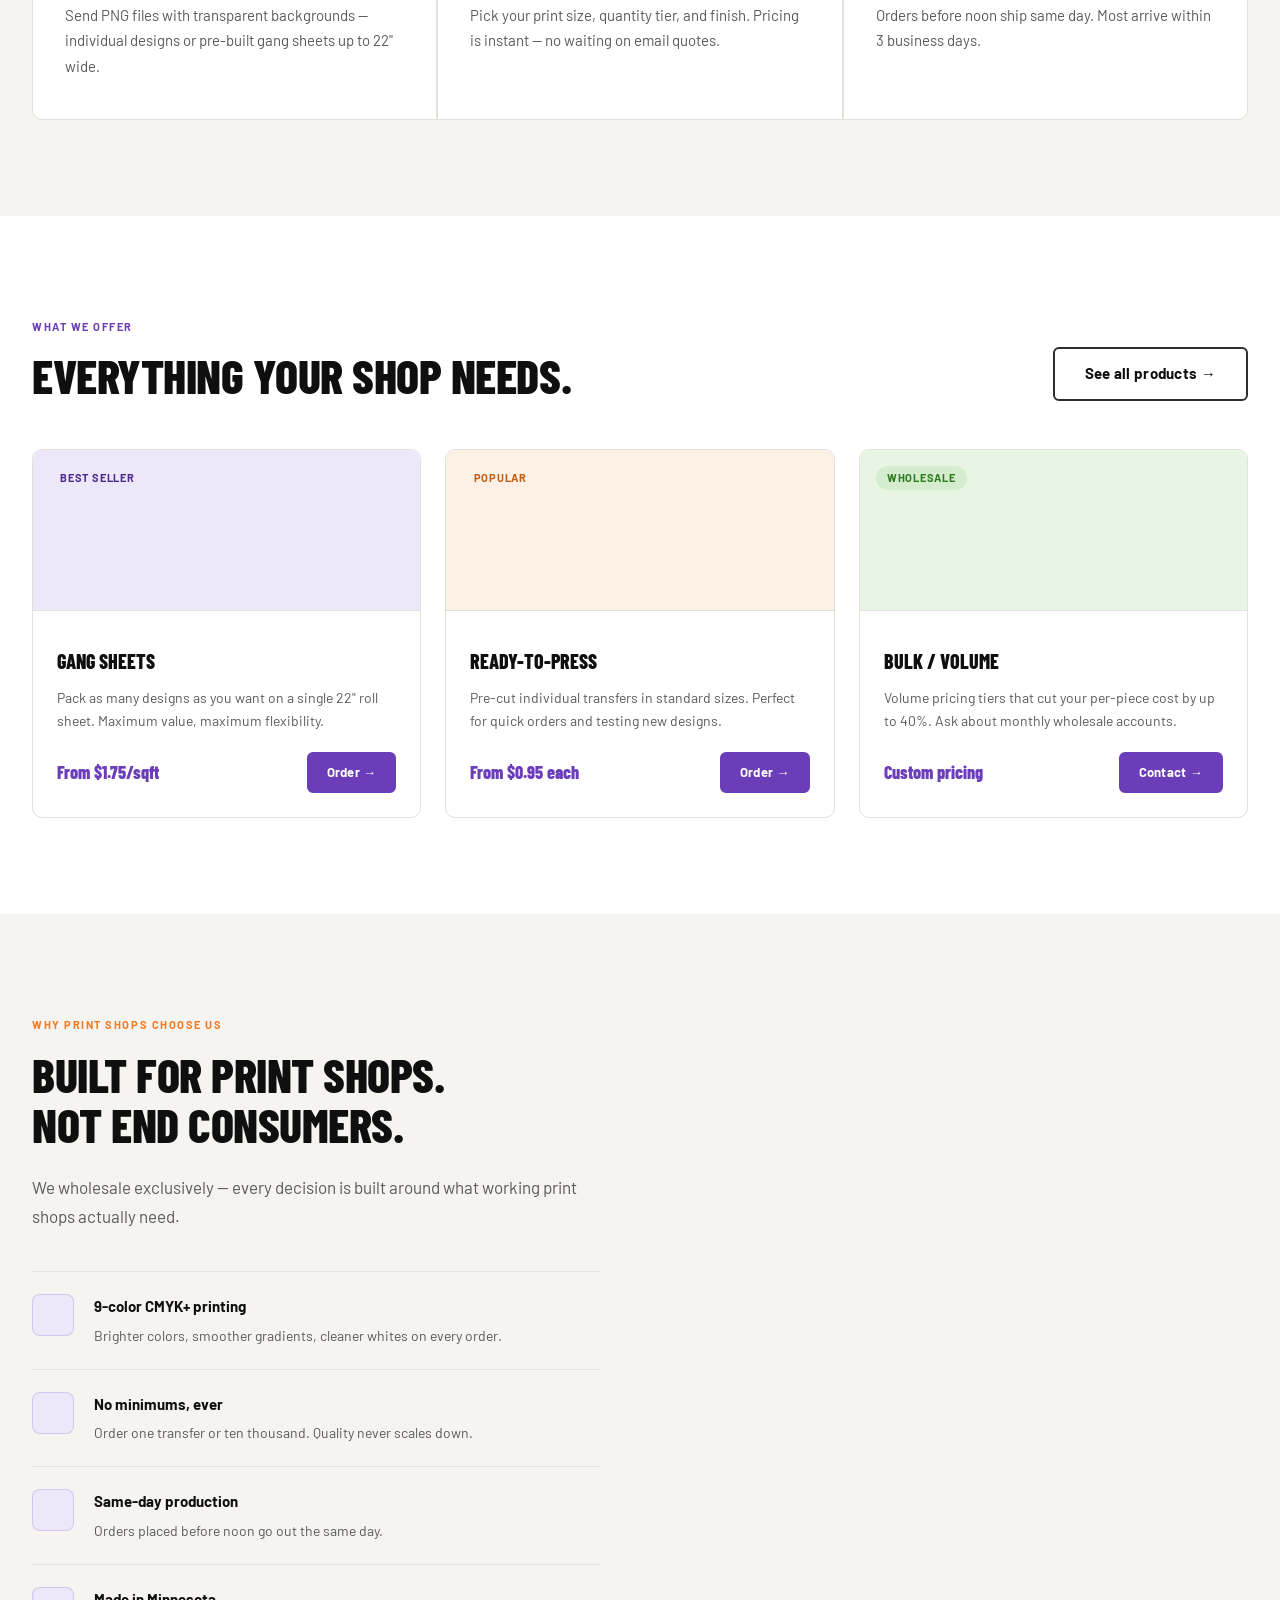
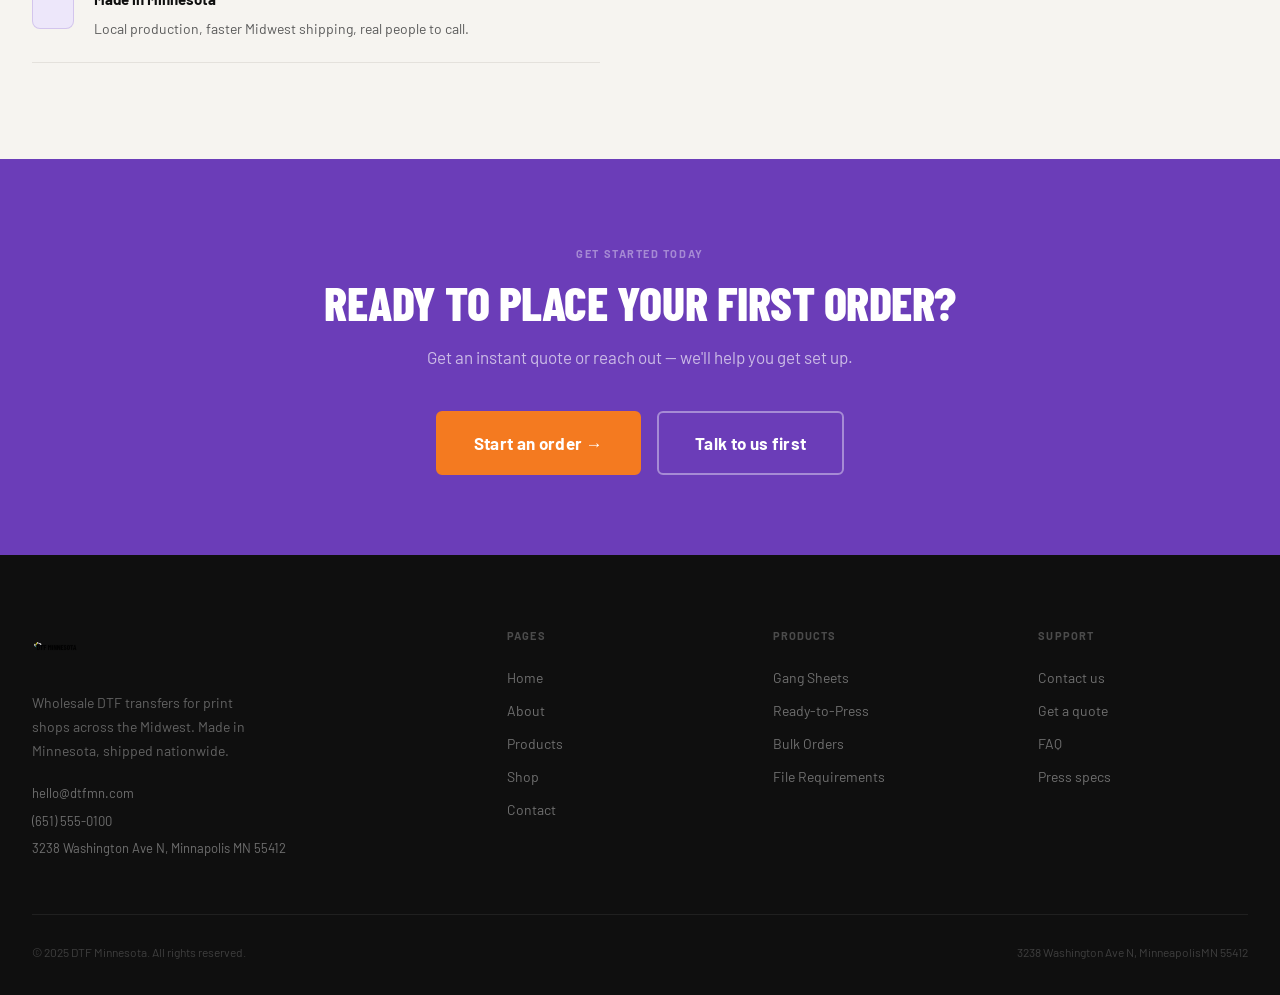
==== commit ada65f40: "IP" ====
--- a/index.html
+++ b/index.html
@@ -227,7 +227,7 @@
     <div class="footer__col"><div class="footer__col-head">Products</div><a href="products.html">Gang Sheets</a><a href="products.html">Ready-to-Press</a><a href="products.html">Bulk Orders</a><a href="products.html">File Requirements</a></div>
     <div class="footer__col"><div class="footer__col-head">Support</div><a href="contact.html">Contact us</a><a href="shop.html">Get a quote</a><a href="products.html#faq">FAQ</a><a href="products.html#specs">Press specs</a></div>
   </div>
-  <div class="footer__bottom"><span>© 2025 DTF Minnesota. All rights reserved.</span><span>3238 Washington Ave N, Minnapolis MN 55412</span></div>
+  <div class="footer__bottom"><span>© 2025 DTF Minnesota. All rights reserved.</span><span>3238 Washington Ave N, MinneapolisMN 55412</span></div>
 </footer>
 </body>
 </html>
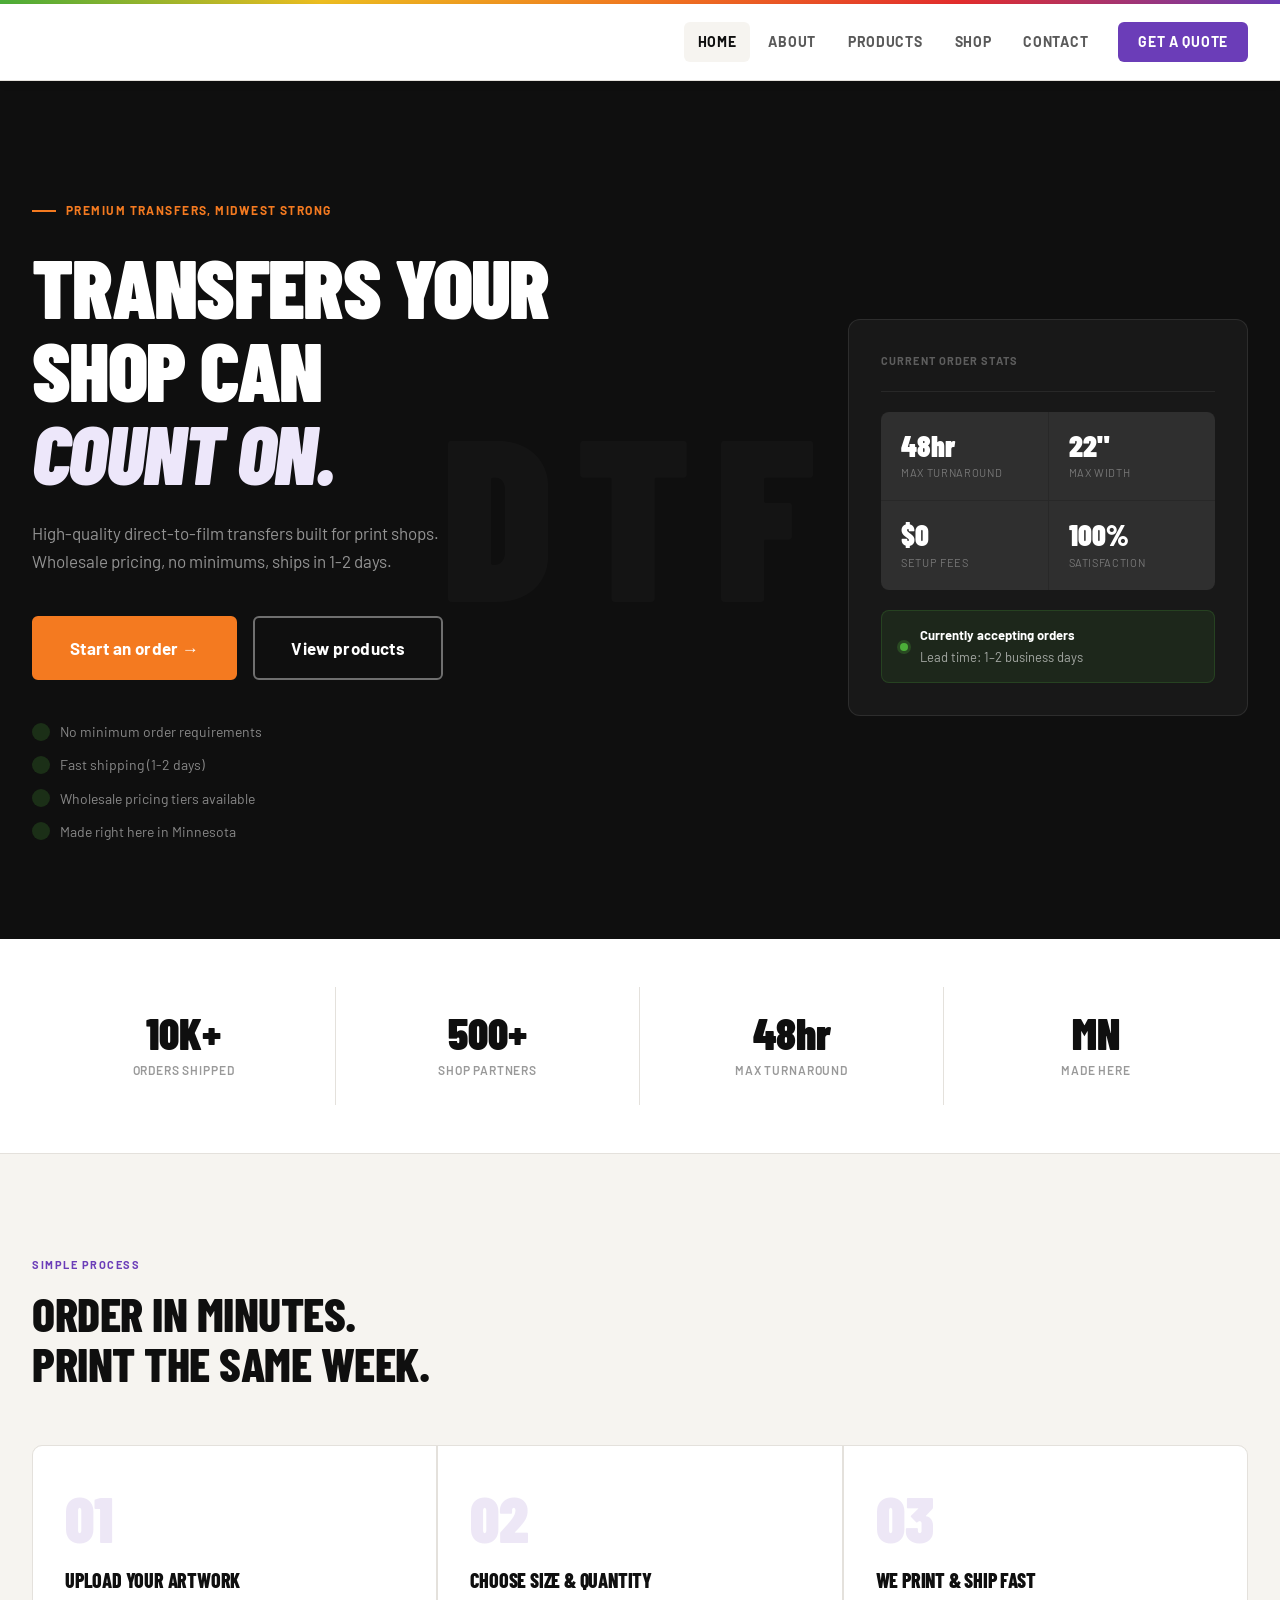
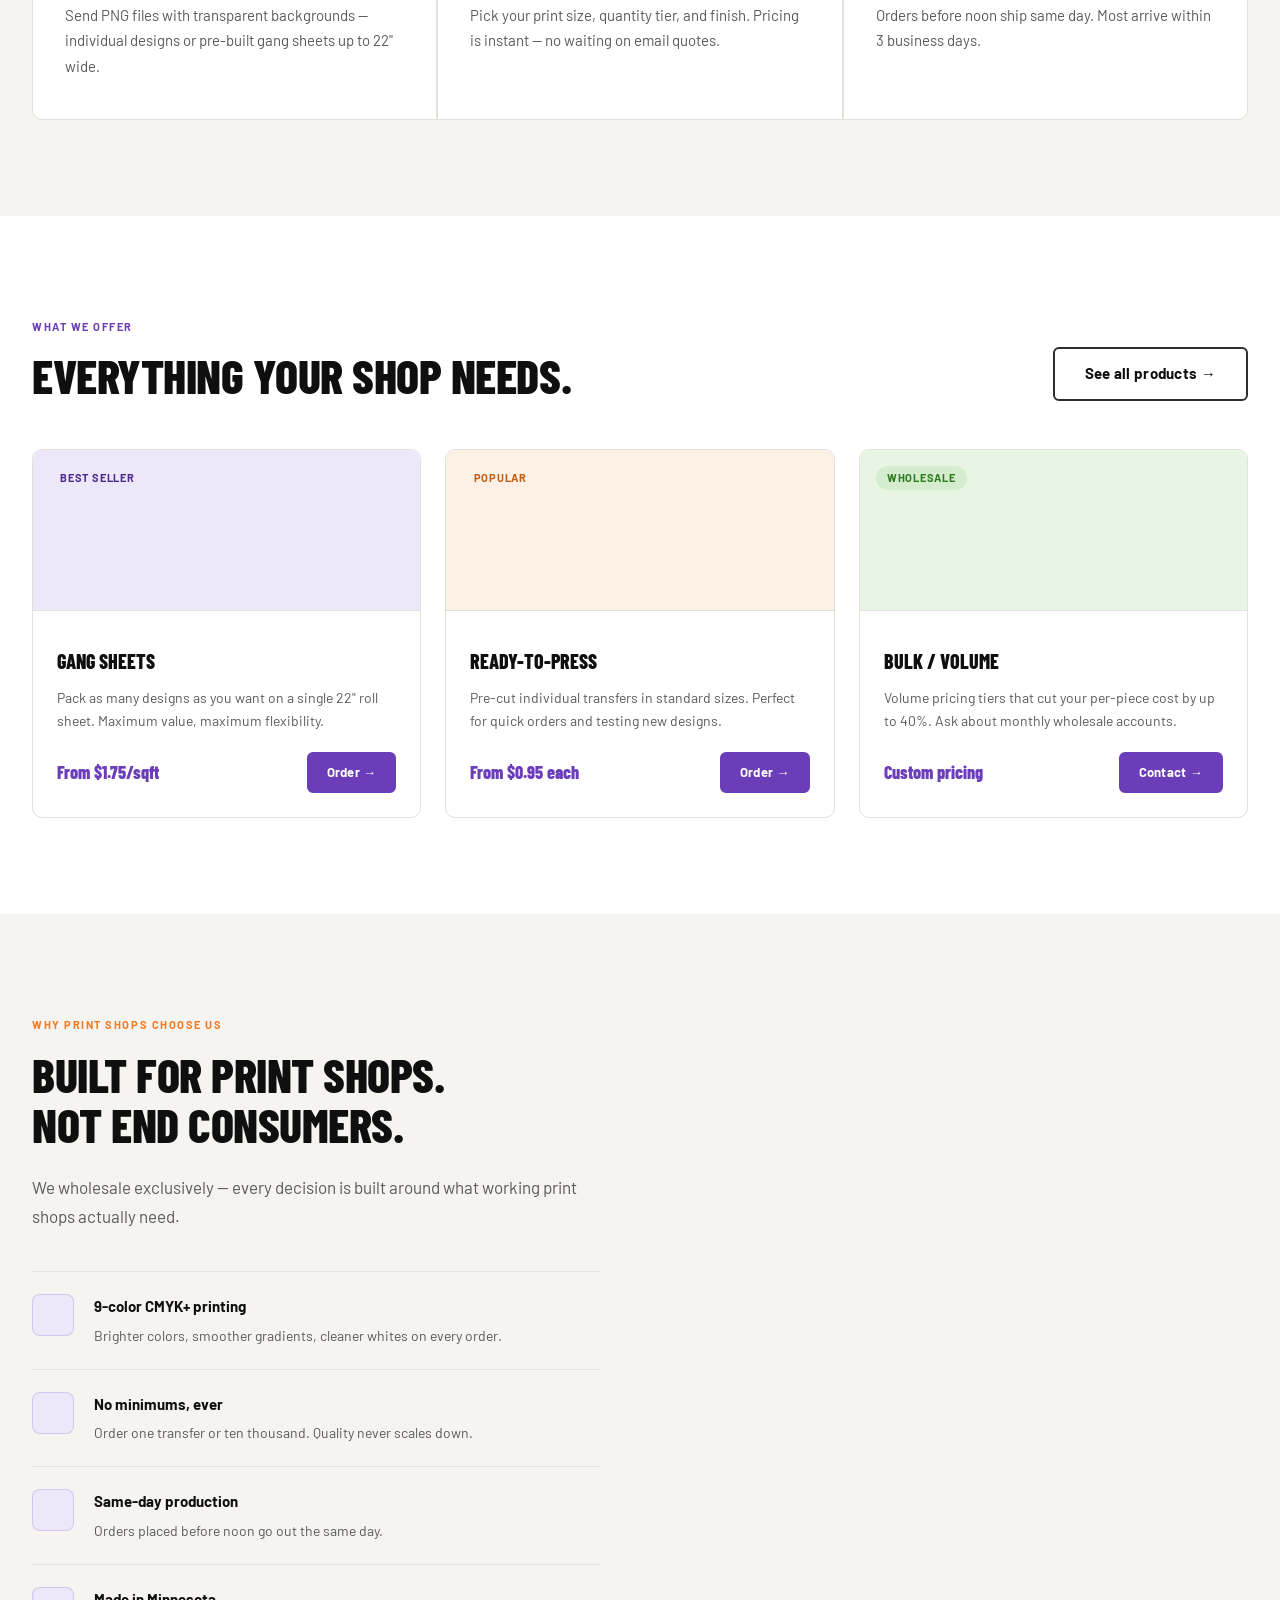
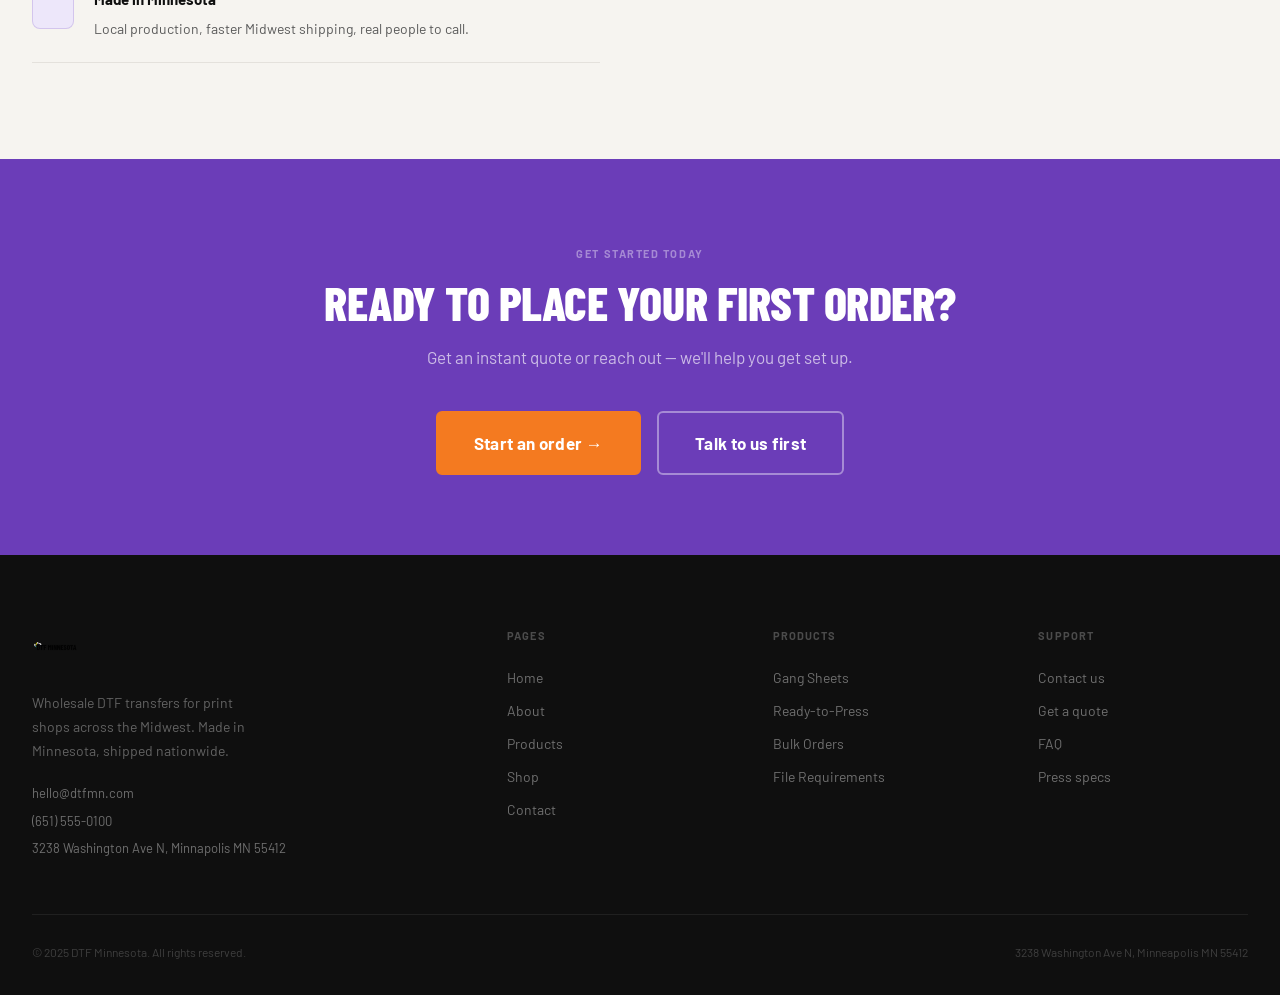
==== commit 7ed43aa2: "IP" ====
--- a/index.html
+++ b/index.html
@@ -227,7 +227,7 @@
     <div class="footer__col"><div class="footer__col-head">Products</div><a href="products.html">Gang Sheets</a><a href="products.html">Ready-to-Press</a><a href="products.html">Bulk Orders</a><a href="products.html">File Requirements</a></div>
     <div class="footer__col"><div class="footer__col-head">Support</div><a href="contact.html">Contact us</a><a href="shop.html">Get a quote</a><a href="products.html#faq">FAQ</a><a href="products.html#specs">Press specs</a></div>
   </div>
-  <div class="footer__bottom"><span>© 2025 DTF Minnesota. All rights reserved.</span><span>3238 Washington Ave N, MinneapolisMN 55412</span></div>
+  <div class="footer__bottom"><span>© 2025 DTF Minnesota. All rights reserved.</span><span>3238 Washington Ave N, Minneapolis MN 55412</span></div>
 </footer>
 </body>
 </html>
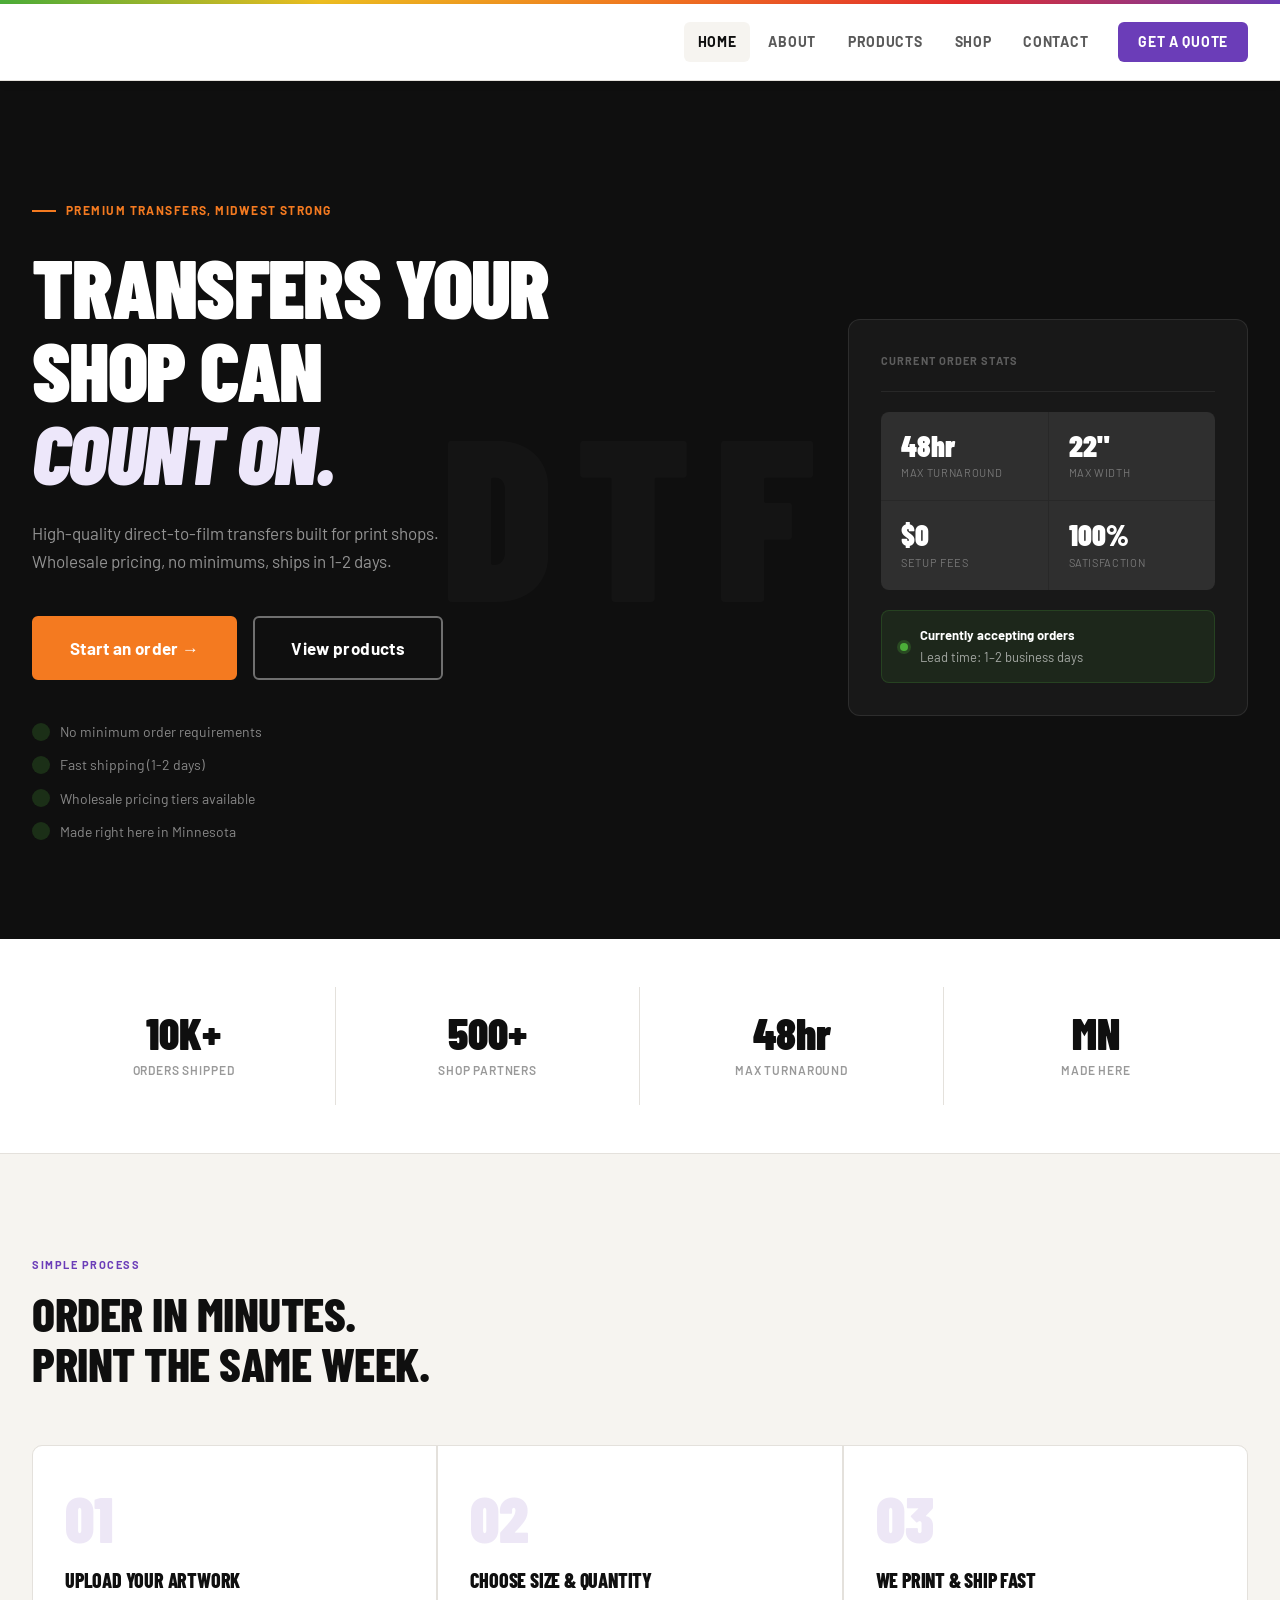
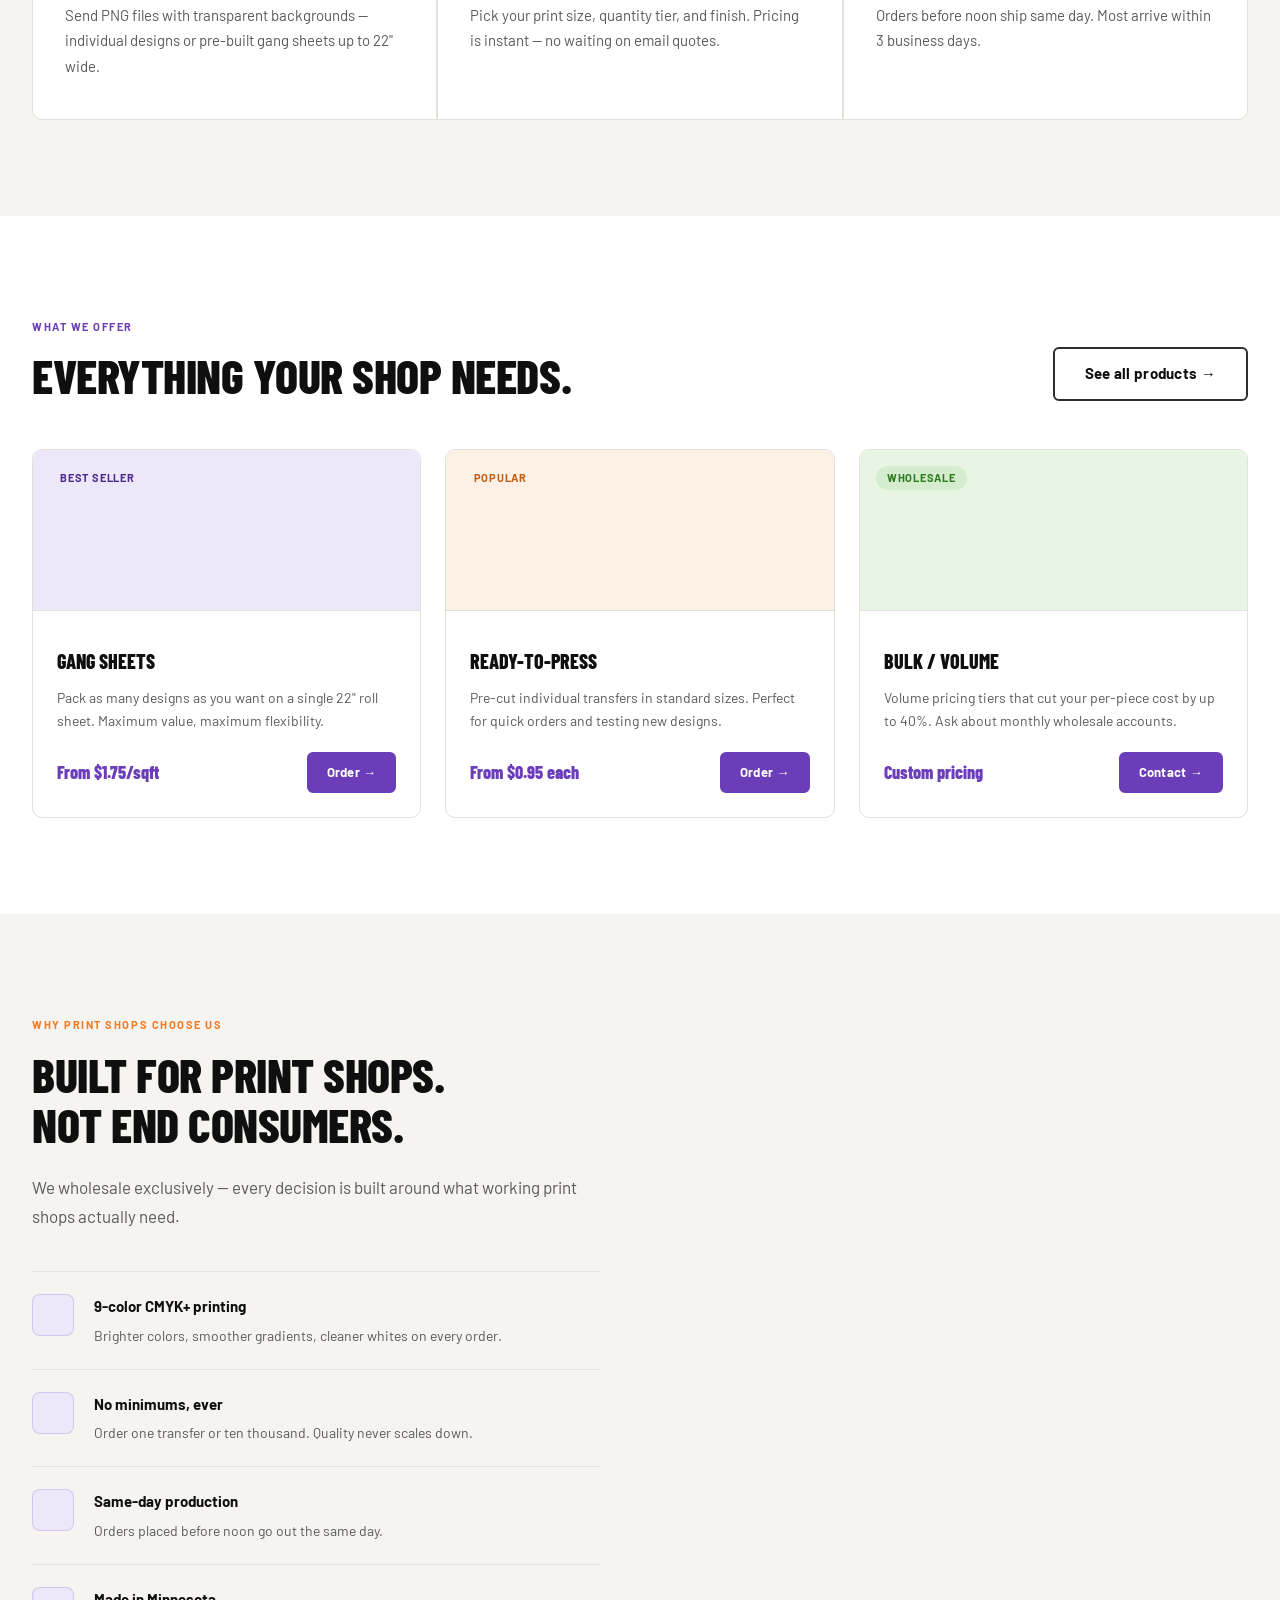
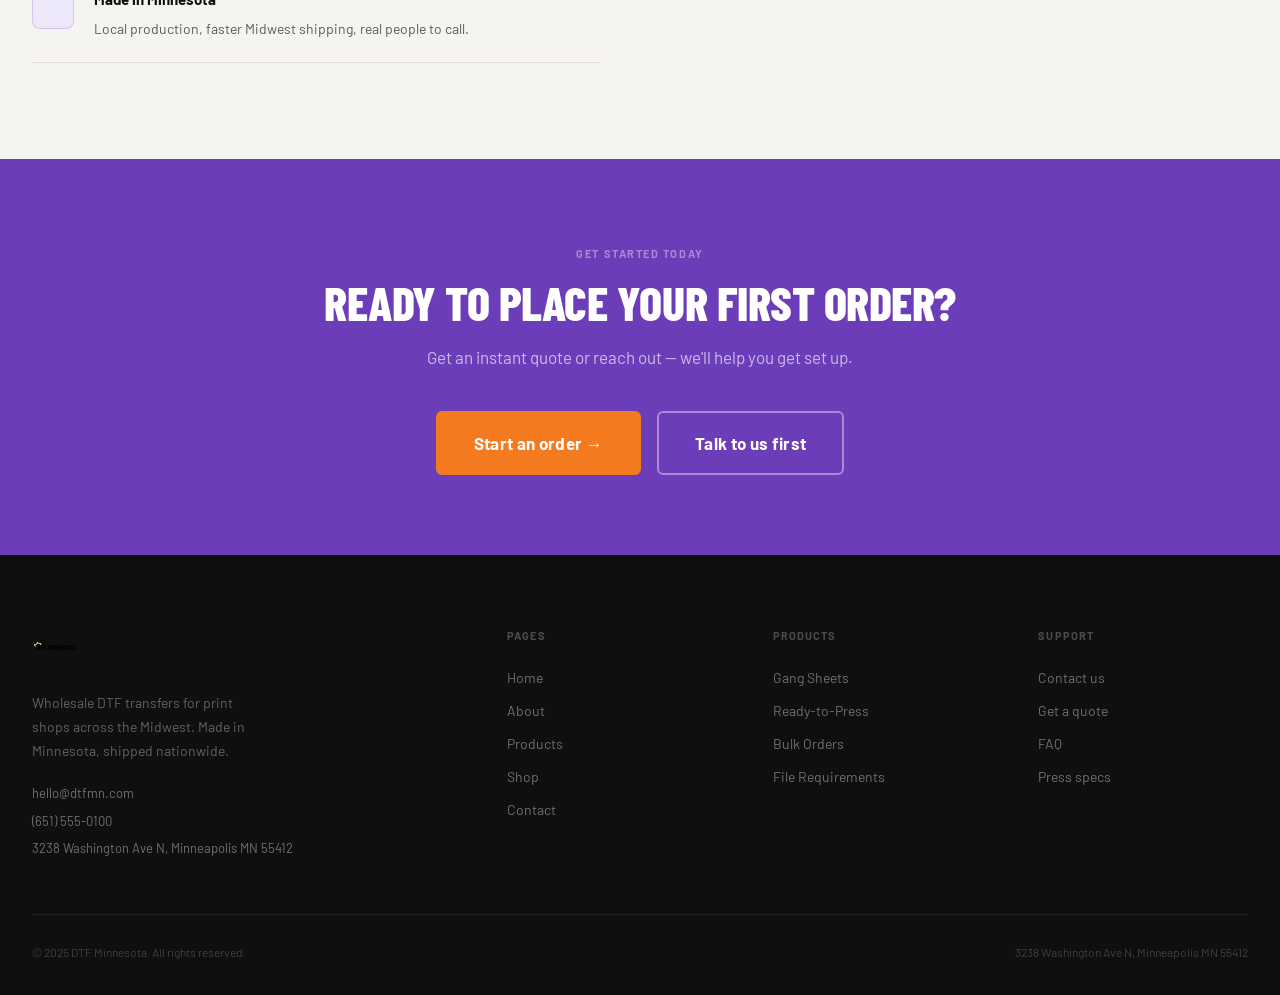
==== commit 66d5faac: "Update index.html" ====
--- a/index.html
+++ b/index.html
@@ -221,7 +221,7 @@
       <p class="footer__tagline">Wholesale DTF transfers for print shops across the Midwest. Made in Minnesota, shipped nationwide.</p>
       <div class="footer__contact-item">hello@dtfmn.com</div>
       <div class="footer__contact-item">(651) 555-0100</div>
-      <div class="footer__contact-item">3238 Washington Ave N, Minnapolis MN 55412</div>
+      <div class="footer__contact-item">3238 Washington Ave N, Minneapolis MN 55412</div>
     </div>
     <div class="footer__col"><div class="footer__col-head">Pages</div><a href="index.html">Home</a><a href="about.html">About</a><a href="products.html">Products</a><a href="shop.html">Shop</a><a href="contact.html">Contact</a></div>
     <div class="footer__col"><div class="footer__col-head">Products</div><a href="products.html">Gang Sheets</a><a href="products.html">Ready-to-Press</a><a href="products.html">Bulk Orders</a><a href="products.html">File Requirements</a></div>
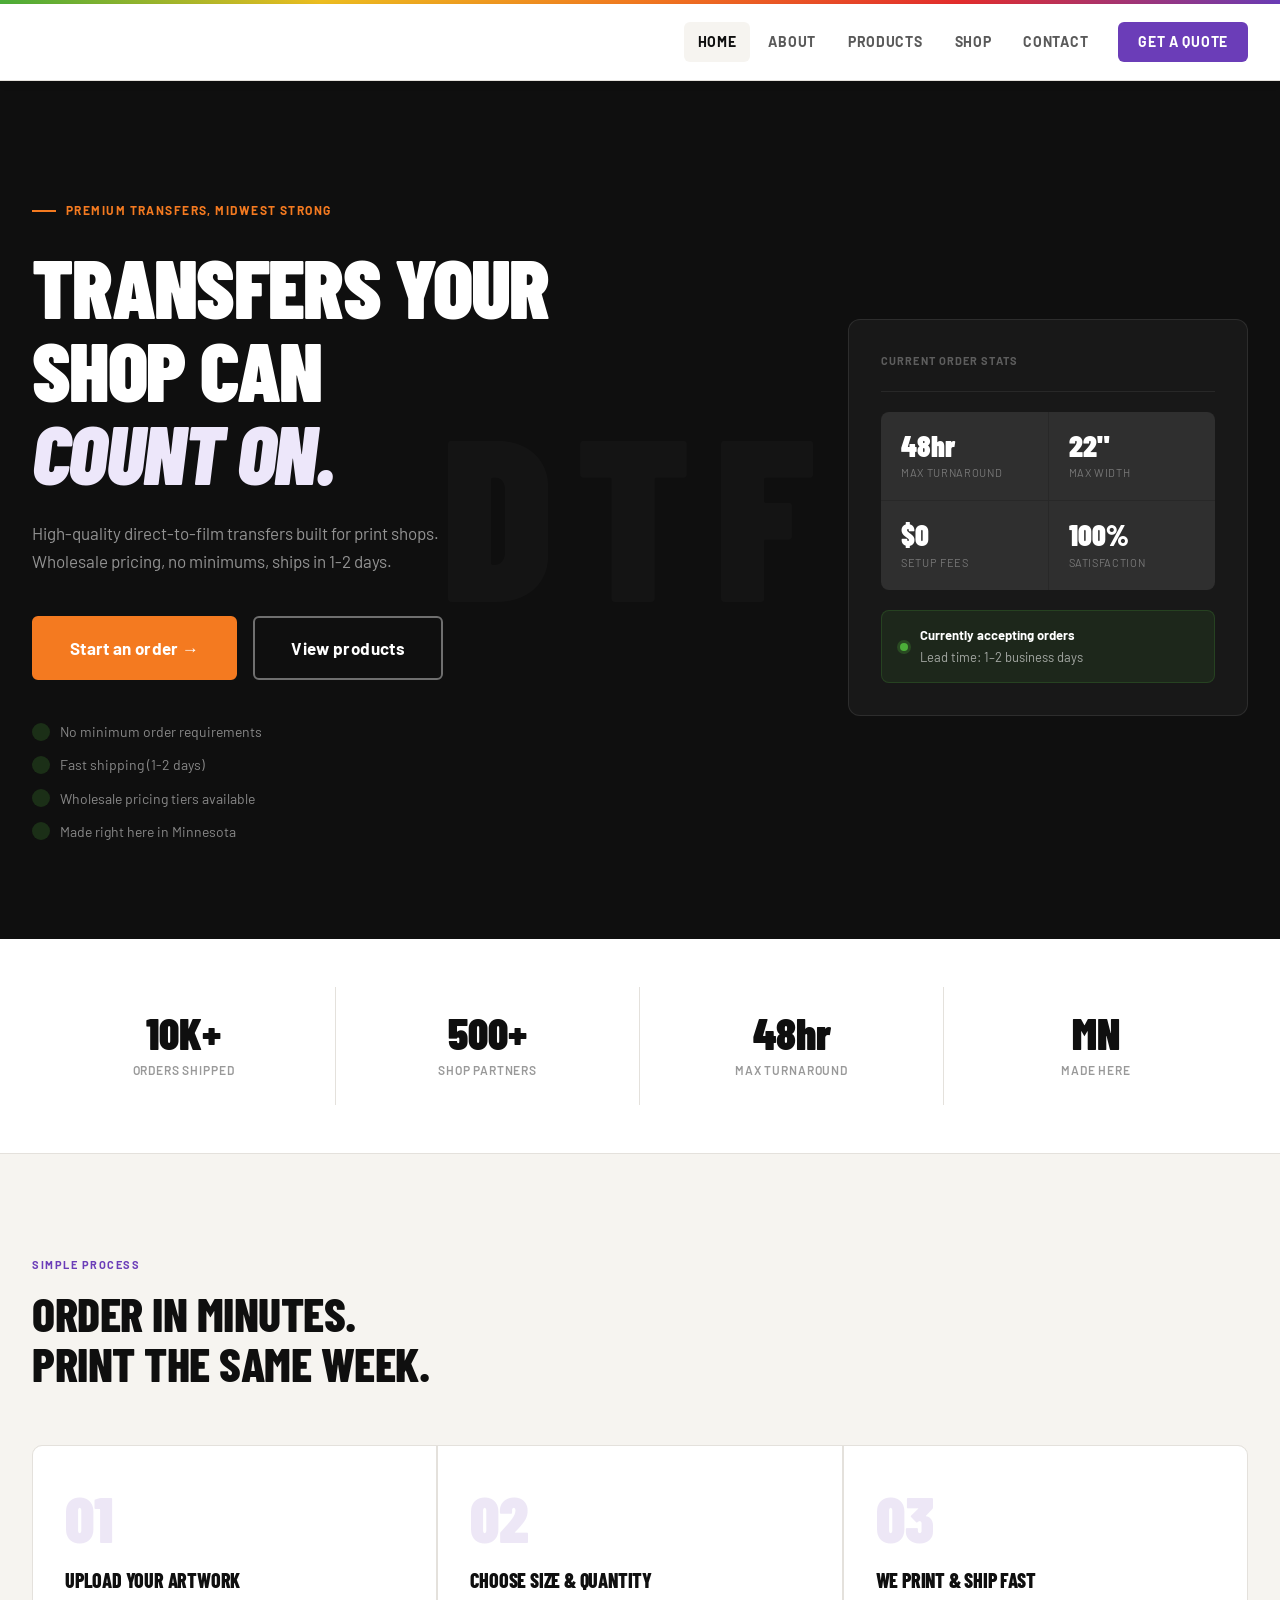
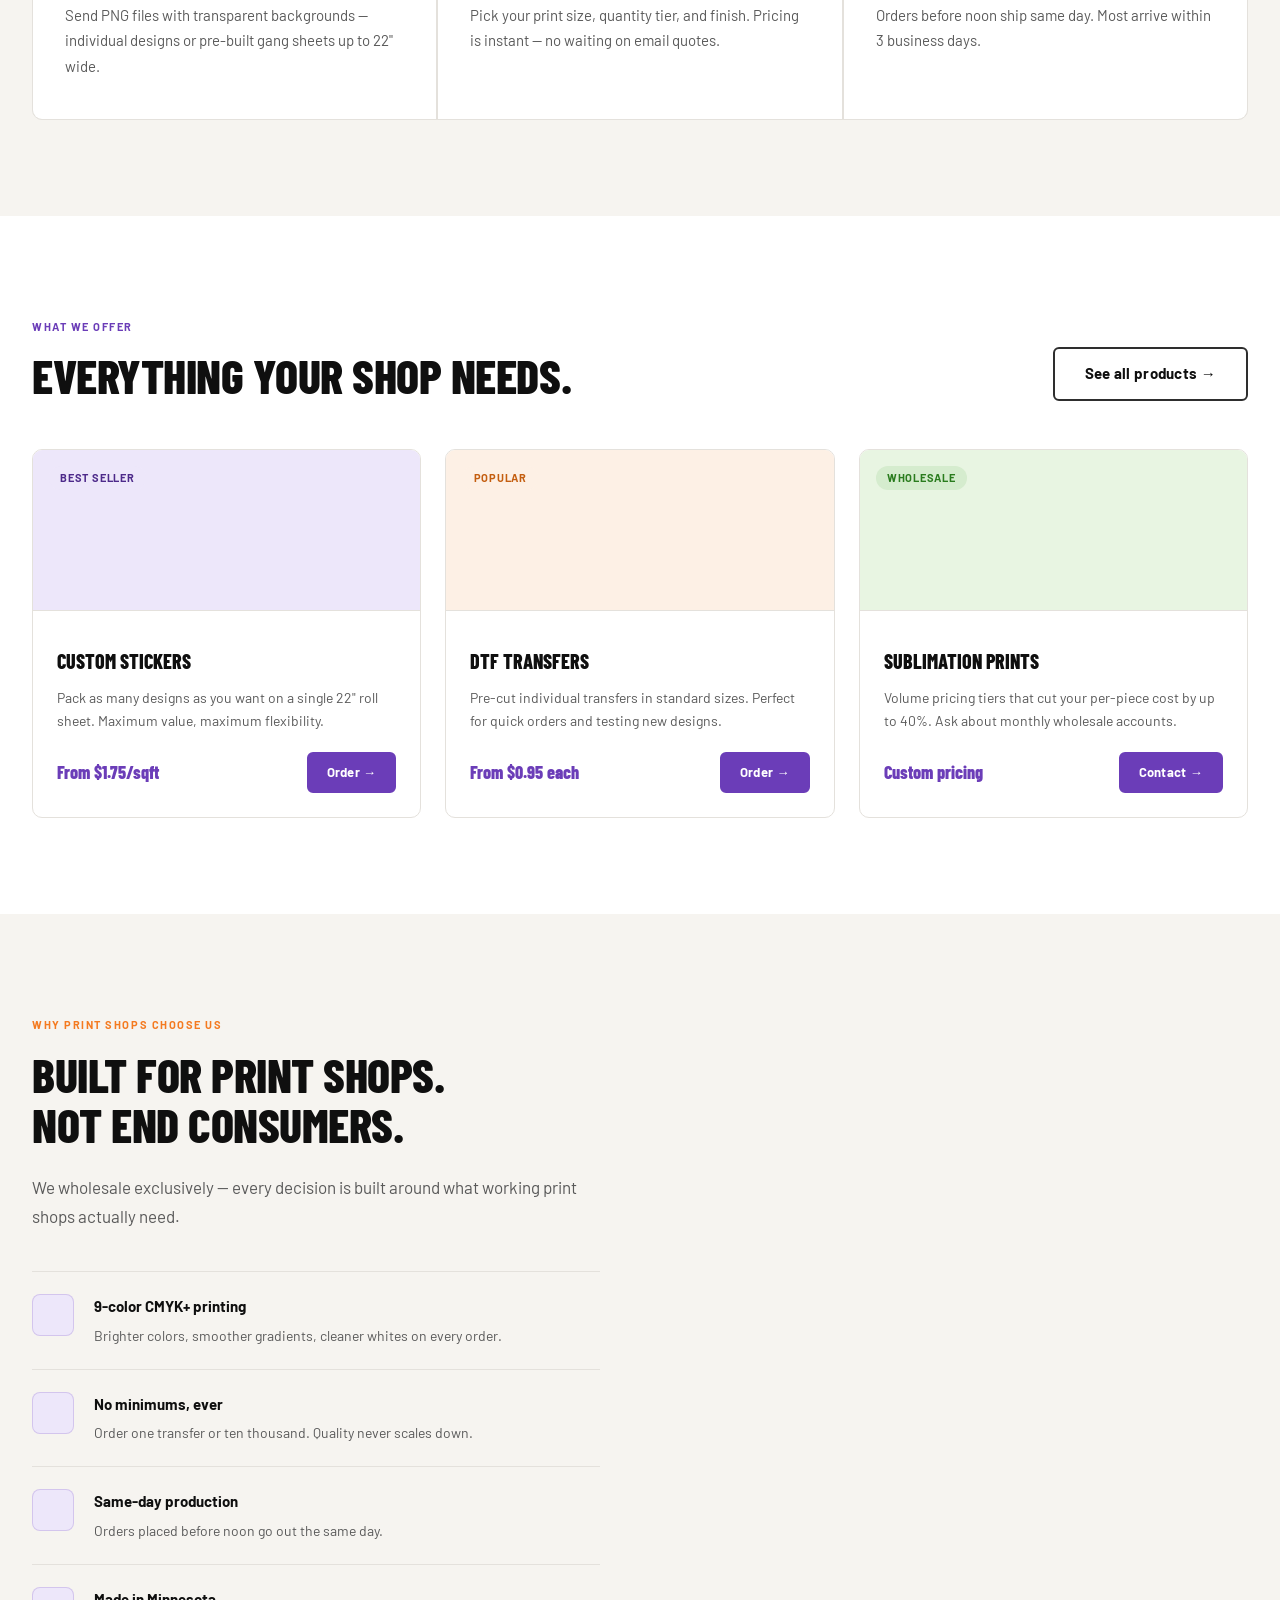
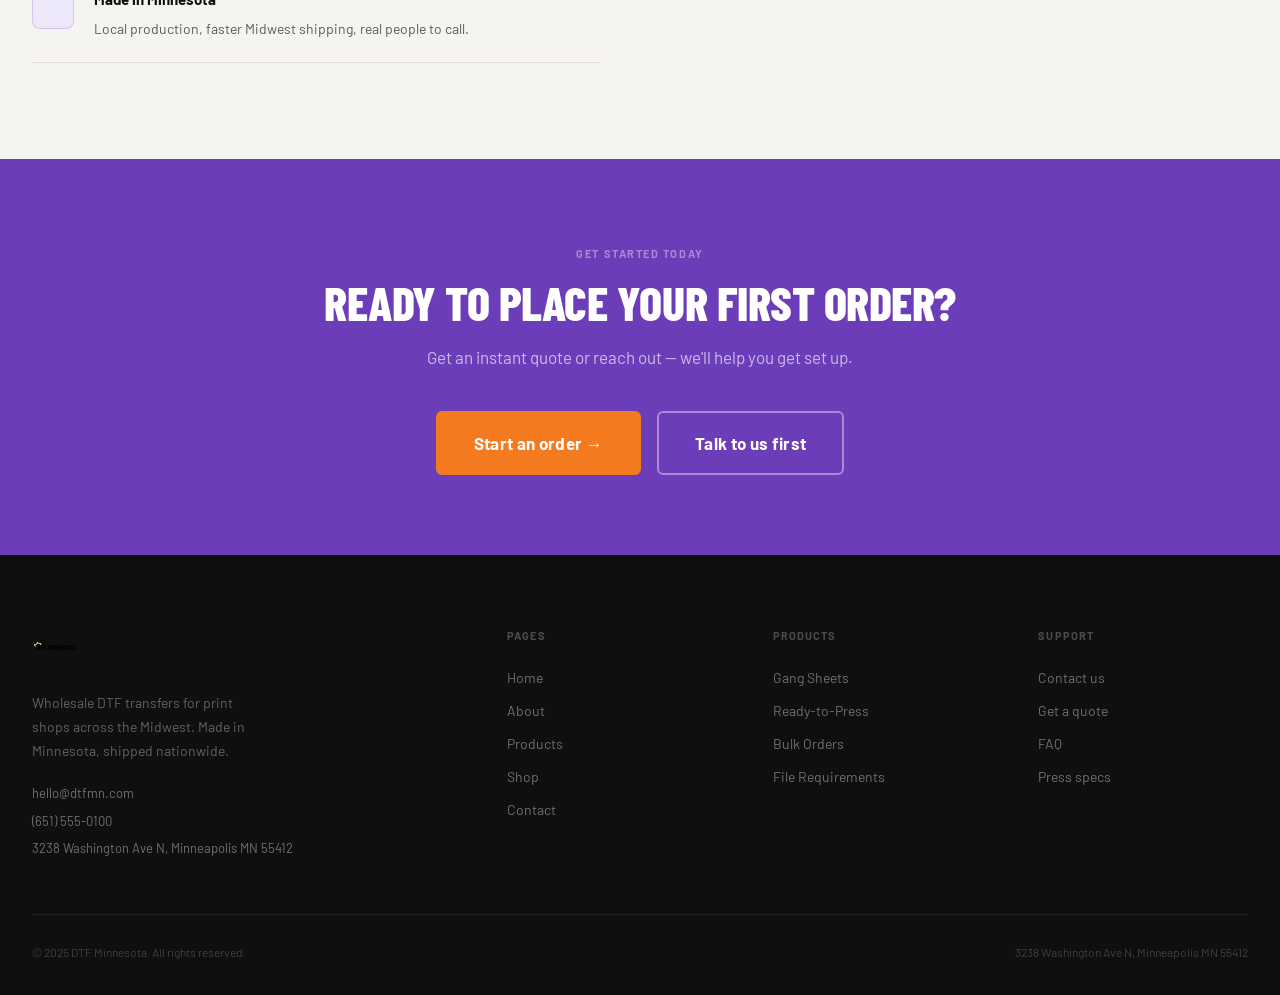
==== commit c9a75168: "Update index.html" ====
--- a/index.html
+++ b/index.html
@@ -163,7 +163,7 @@
       <div class="prod-card">
         <div class="prod-card__thumb" style="background:#EDE7FA;"><span style="font-size:3.5rem;"></span><span class="badge badge--violet" style="position:absolute;top:1rem;left:1rem;">Best seller</span></div>
         <div class="prod-card__body">
-          <div class="prod-card__title">Gang Sheets</div>
+          <div class="prod-card__title">Custom Stickers</div>
           <p class="prod-card__desc">Pack as many designs as you want on a single 22" roll sheet. Maximum value, maximum flexibility.</p>
           <div class="prod-card__footer"><div class="prod-card__price">From $1.75/sqft</div><a href="shop.html" class="btn btn--violet btn--sm">Order →</a></div>
         </div>
@@ -171,7 +171,7 @@
       <div class="prod-card">
         <div class="prod-card__thumb" style="background:#FDF0E5;"><span style="font-size:3.5rem;"></span><span class="badge badge--orange" style="position:absolute;top:1rem;left:1rem;">Popular</span></div>
         <div class="prod-card__body">
-          <div class="prod-card__title">Ready-to-Press</div>
+          <div class="prod-card__title">DTF Transfers</div>
           <p class="prod-card__desc">Pre-cut individual transfers in standard sizes. Perfect for quick orders and testing new designs.</p>
           <div class="prod-card__footer"><div class="prod-card__price">From $0.95 each</div><a href="shop.html" class="btn btn--violet btn--sm">Order →</a></div>
         </div>
@@ -179,7 +179,7 @@
       <div class="prod-card">
         <div class="prod-card__thumb" style="background:#E8F5E2;"><span style="font-size:3.5rem;"></span><span class="badge badge--green" style="position:absolute;top:1rem;left:1rem;">Wholesale</span></div>
         <div class="prod-card__body">
-          <div class="prod-card__title">Bulk / Volume</div>
+          <div class="prod-card__title">Sublimation Prints</div>
           <p class="prod-card__desc">Volume pricing tiers that cut your per-piece cost by up to 40%. Ask about monthly wholesale accounts.</p>
           <div class="prod-card__footer"><div class="prod-card__price">Custom pricing</div><a href="contact.html" class="btn btn--violet btn--sm">Contact →</a></div>
         </div>
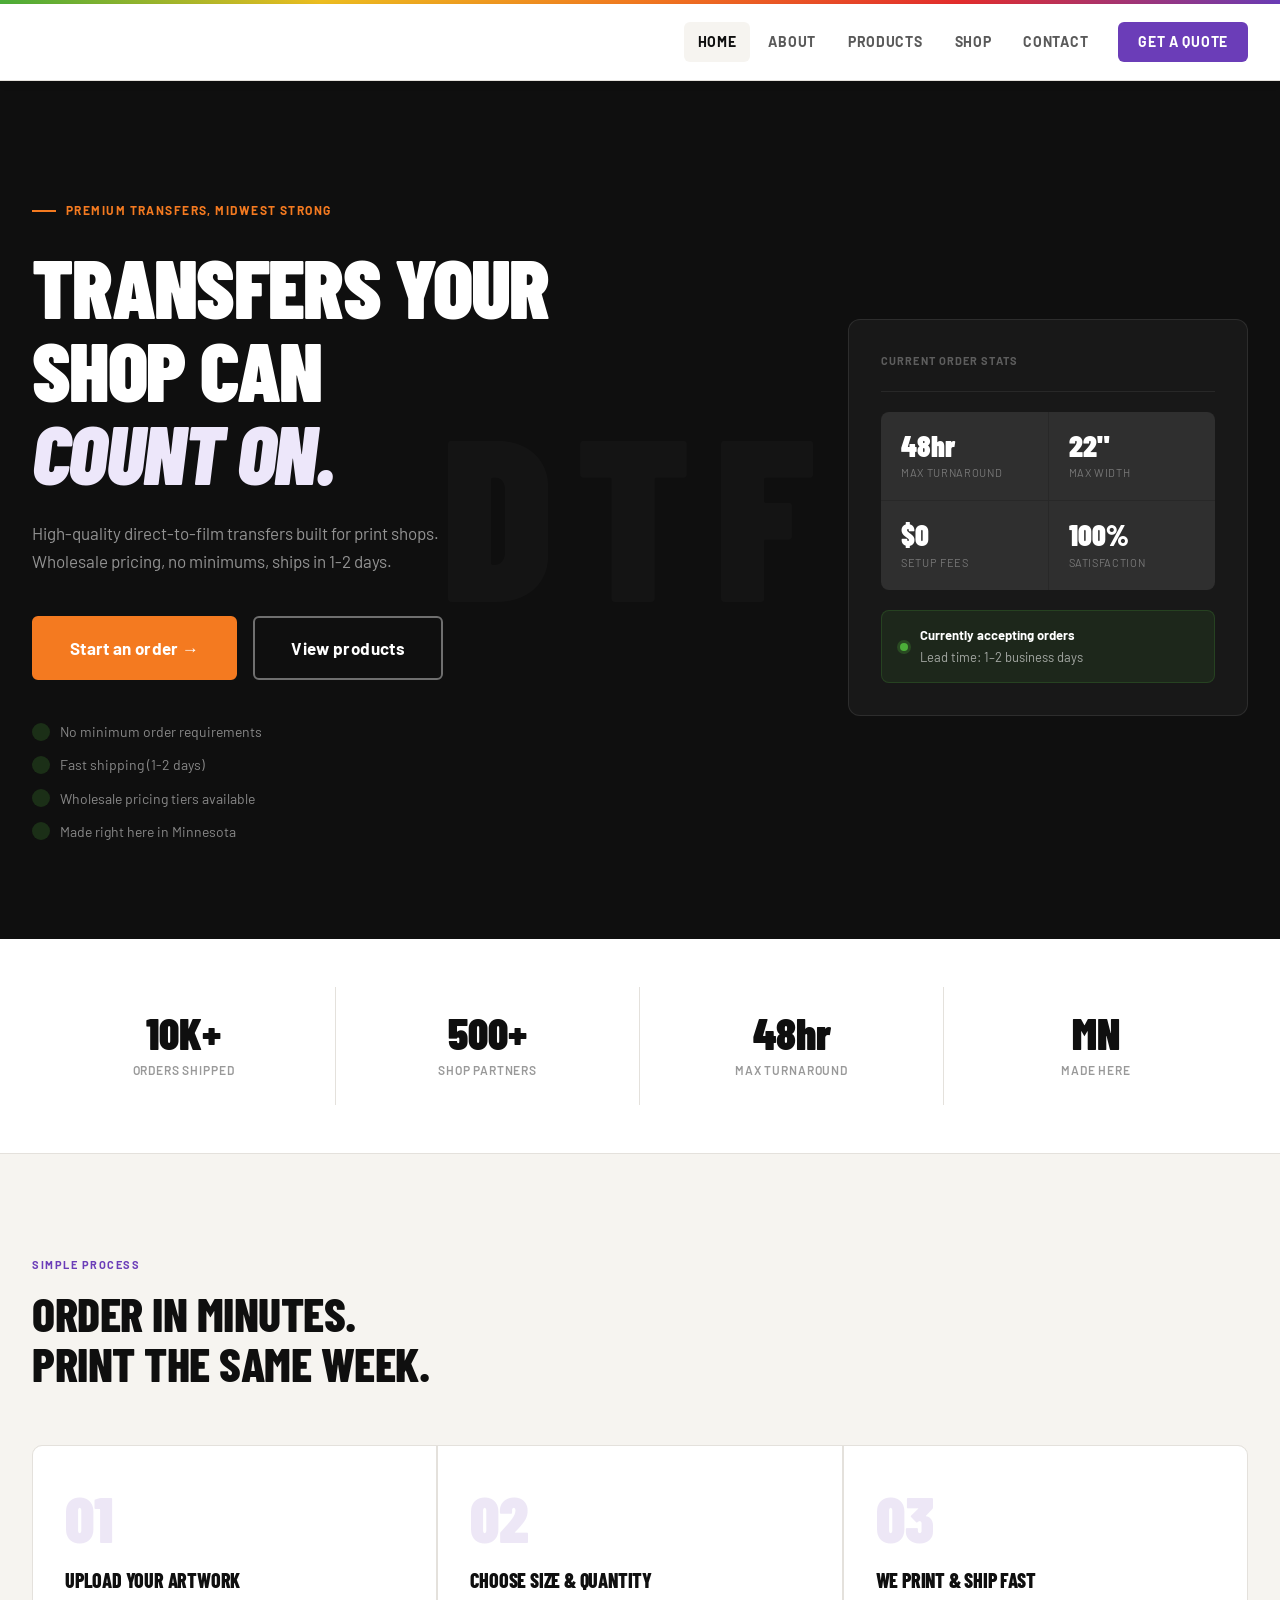
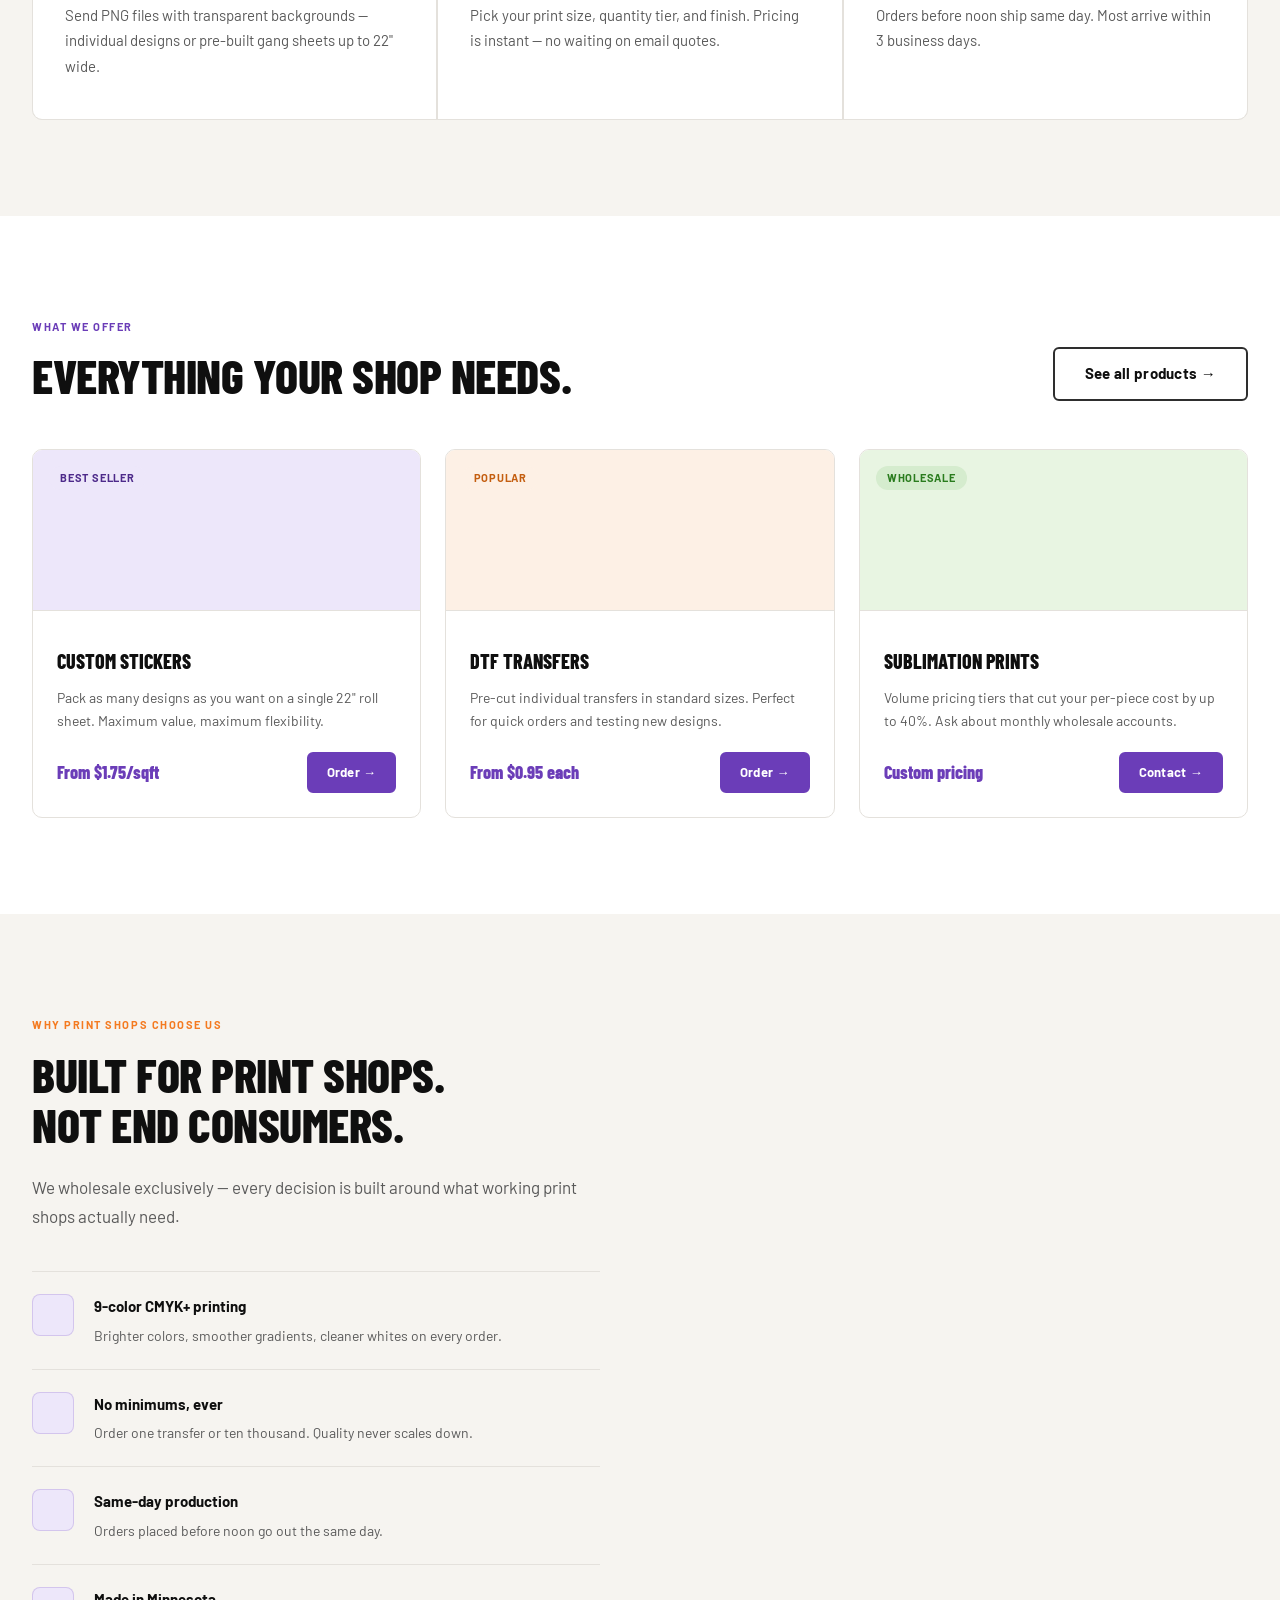
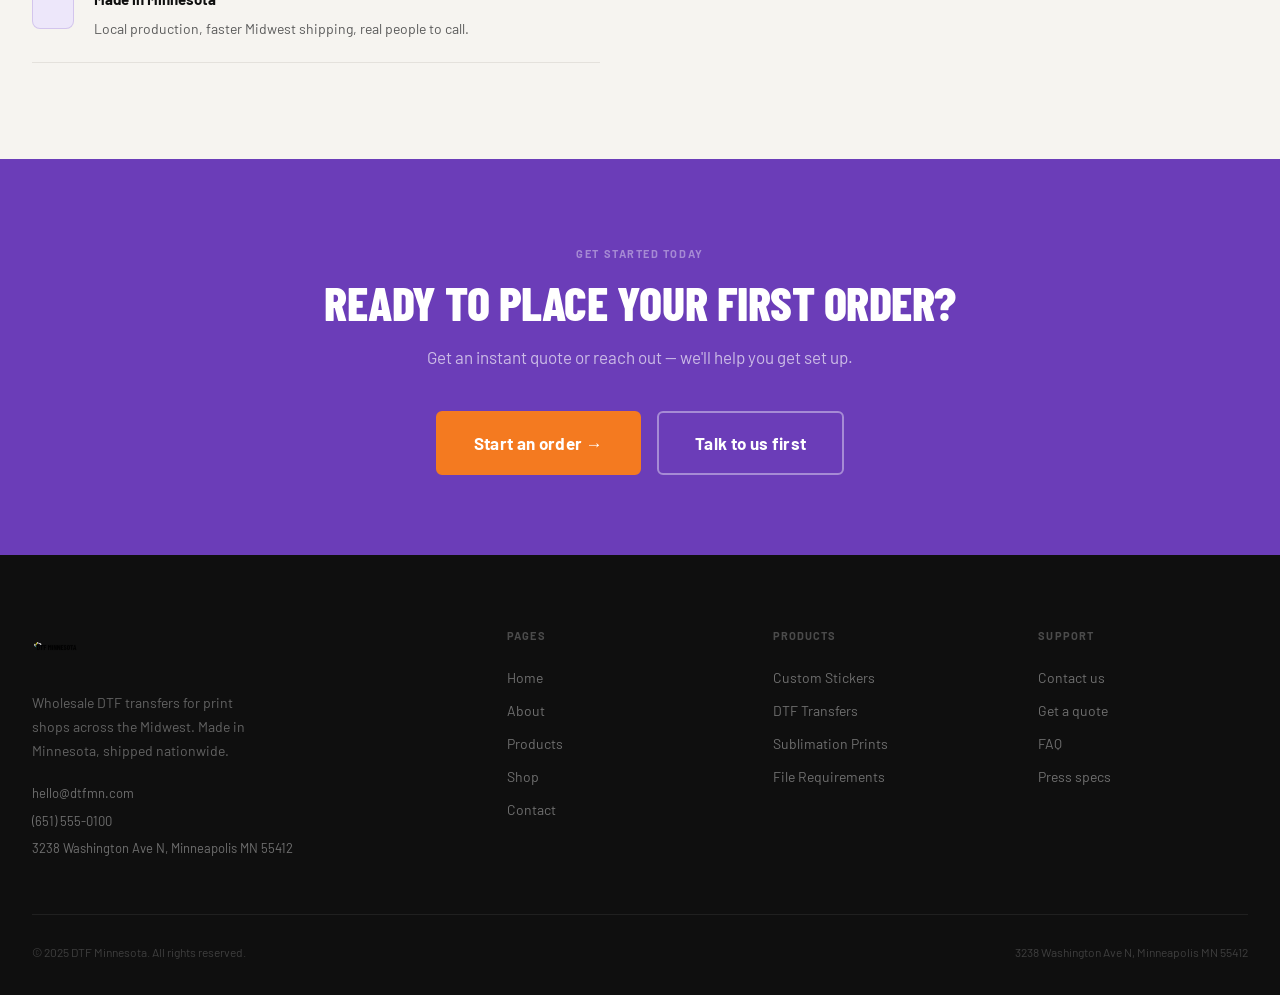
==== commit ba4dbae5: "IP" ====
--- a/index.html
+++ b/index.html
@@ -224,7 +224,7 @@
       <div class="footer__contact-item">3238 Washington Ave N, Minneapolis MN 55412</div>
     </div>
     <div class="footer__col"><div class="footer__col-head">Pages</div><a href="index.html">Home</a><a href="about.html">About</a><a href="products.html">Products</a><a href="shop.html">Shop</a><a href="contact.html">Contact</a></div>
-    <div class="footer__col"><div class="footer__col-head">Products</div><a href="products.html">Gang Sheets</a><a href="products.html">Ready-to-Press</a><a href="products.html">Bulk Orders</a><a href="products.html">File Requirements</a></div>
+    <div class="footer__col"><div class="footer__col-head">Products</div><a href="products.html">Custom Stickers</a><a href="products.html">DTF Transfers</a><a href="products.html">Sublimation Prints</a><a href="products.html">File Requirements</a></div>
     <div class="footer__col"><div class="footer__col-head">Support</div><a href="contact.html">Contact us</a><a href="shop.html">Get a quote</a><a href="products.html#faq">FAQ</a><a href="products.html#specs">Press specs</a></div>
   </div>
   <div class="footer__bottom"><span>© 2025 DTF Minnesota. All rights reserved.</span><span>3238 Washington Ave N, Minneapolis MN 55412</span></div>
